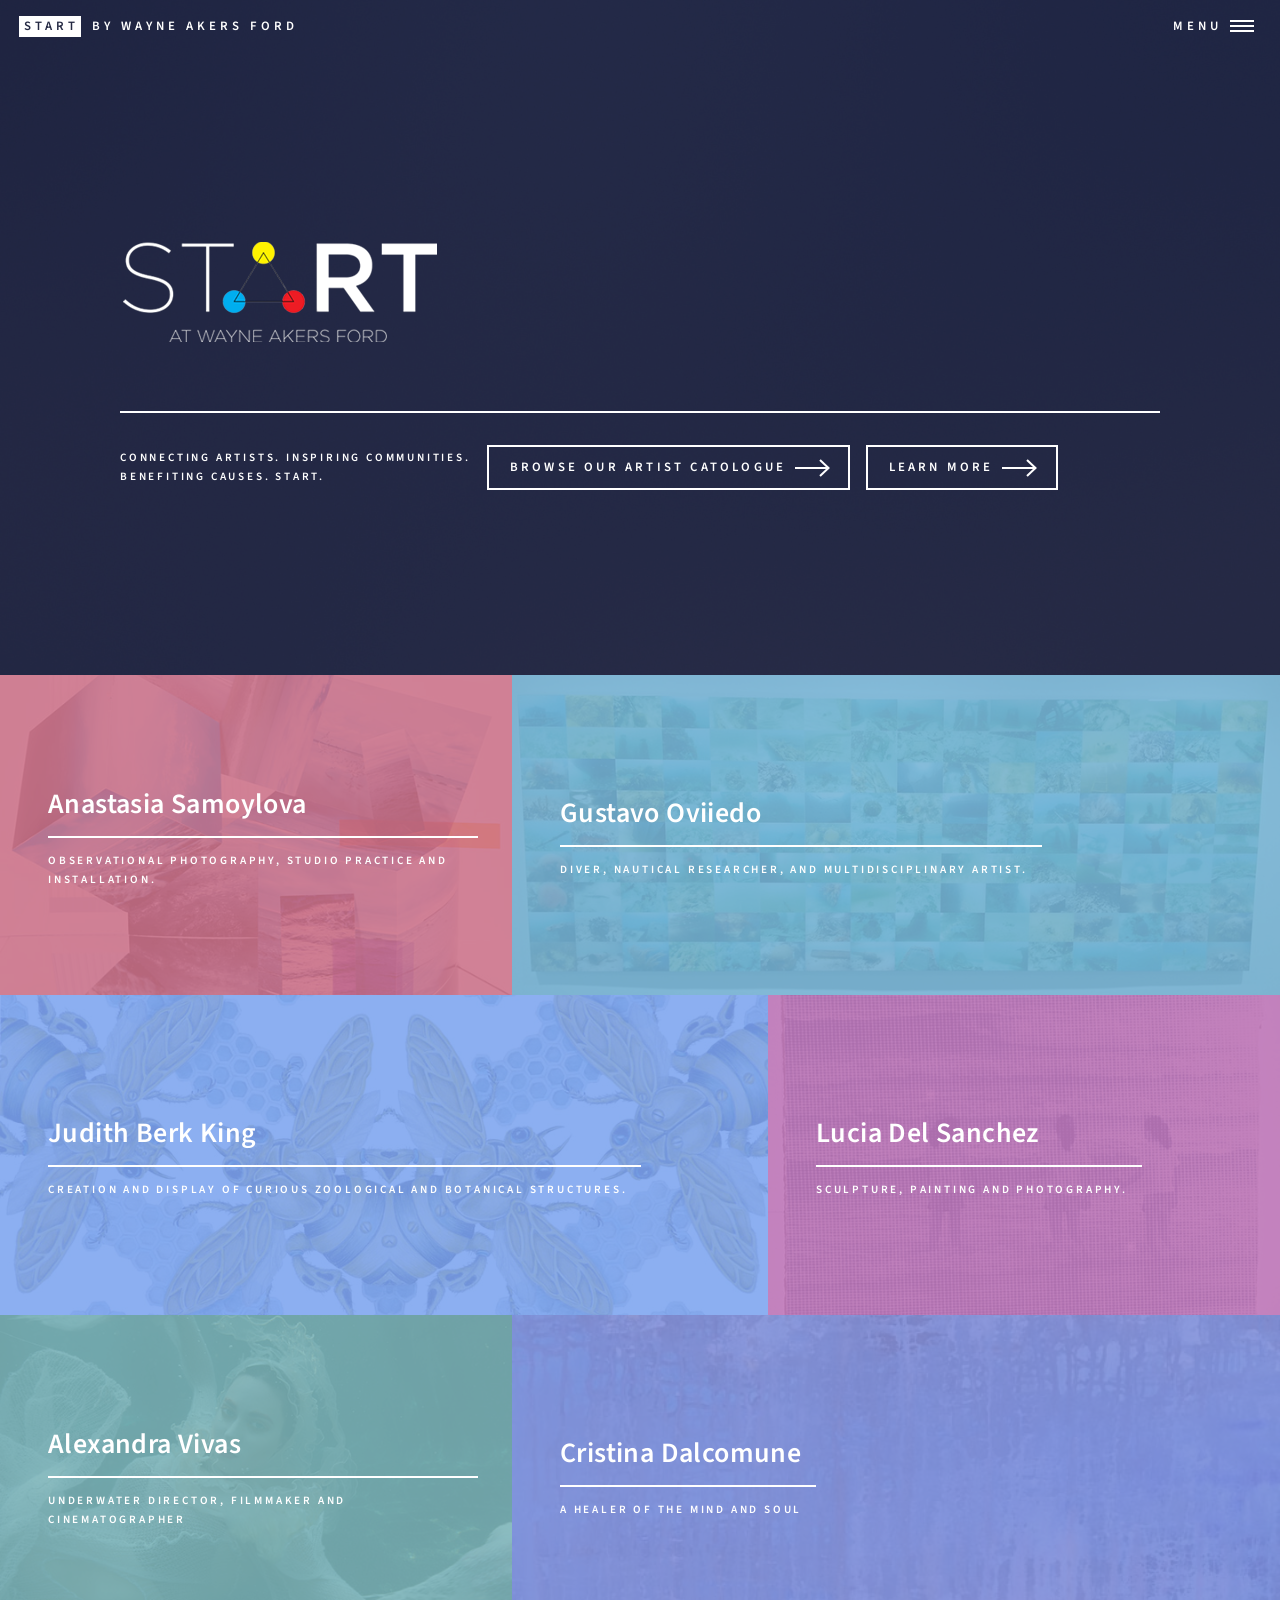
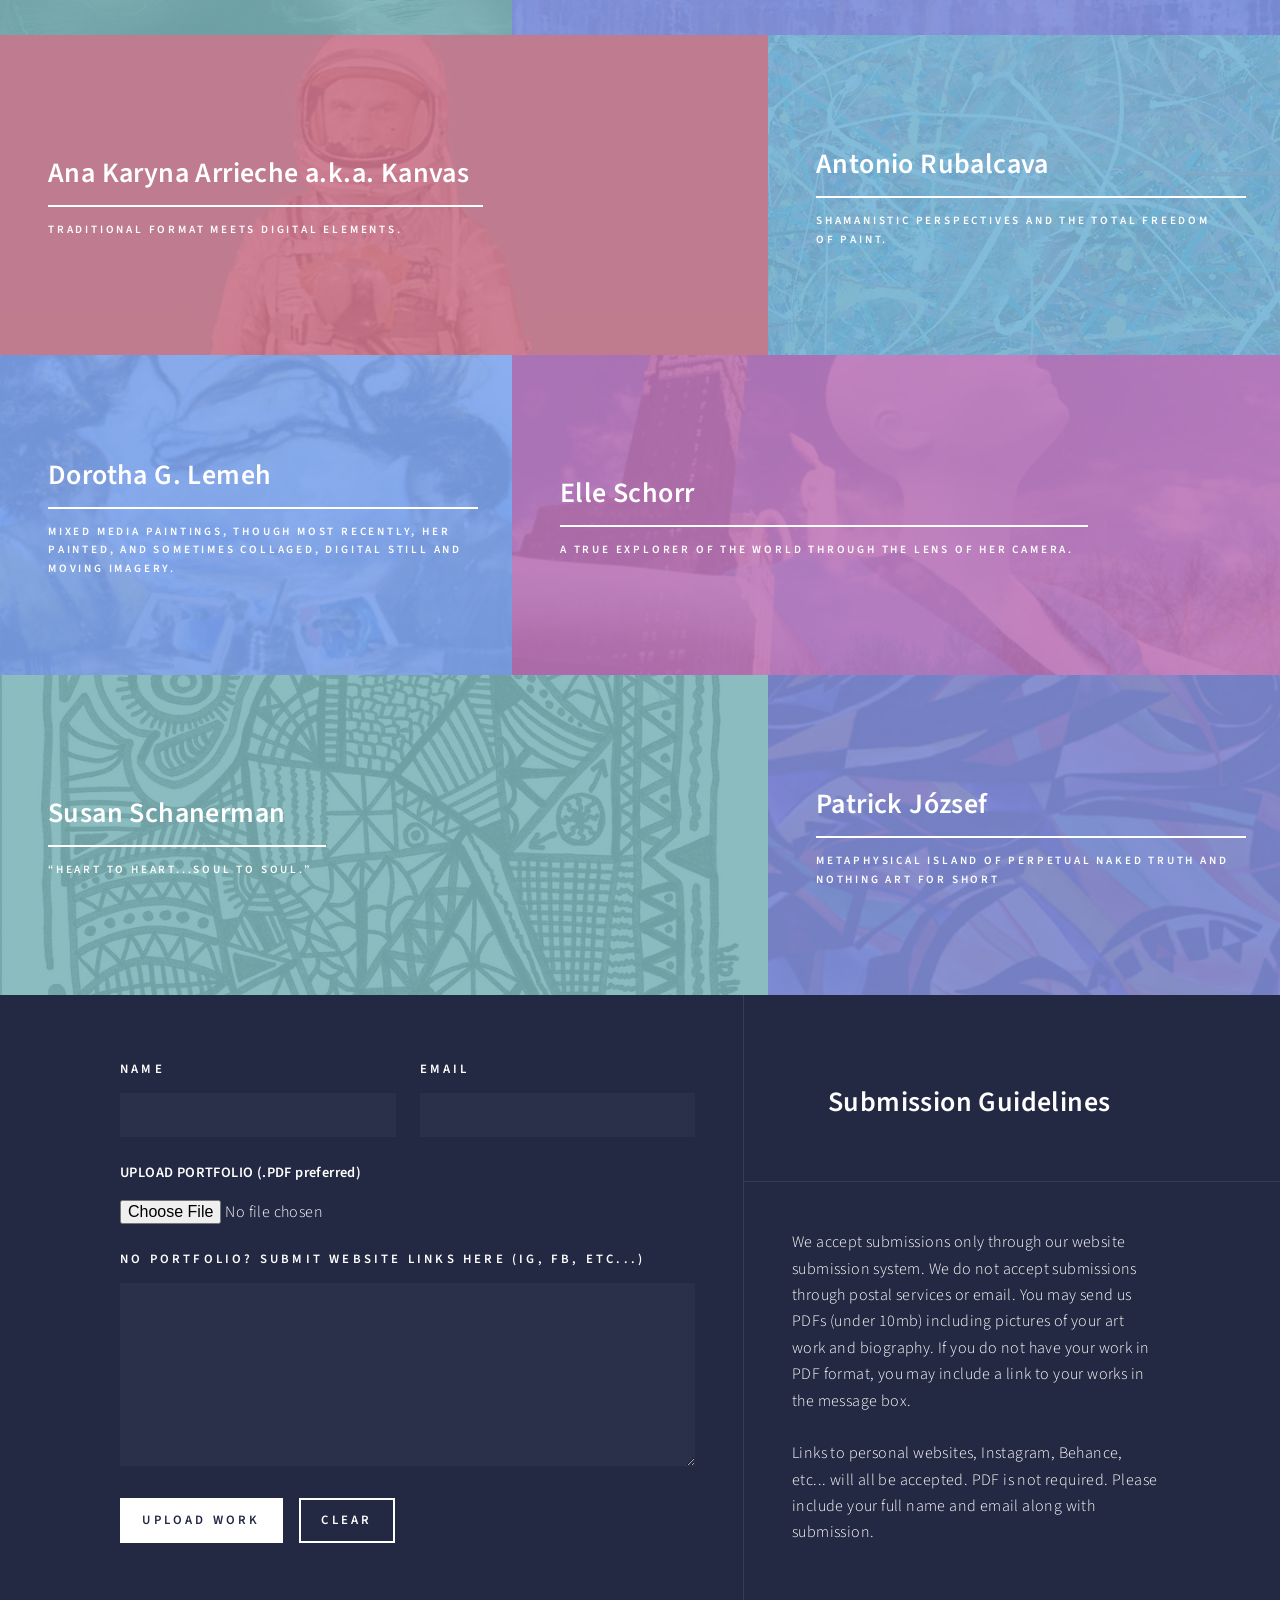
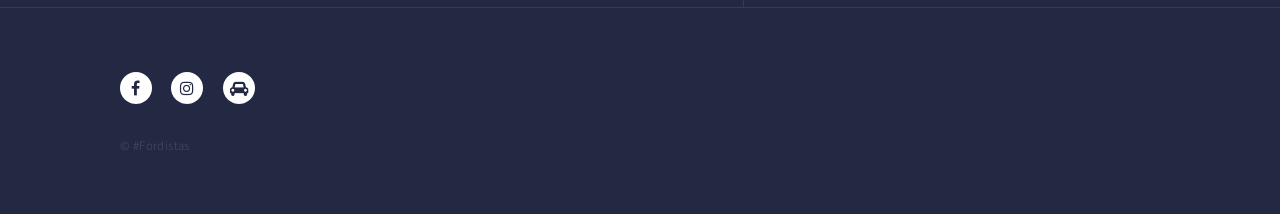
==== index.html @ ea4e9f10 "added submission guidelines text" ====
<!DOCTYPE HTML>
<!--
	Forty by Pixelarity
	pixelarity.com | hello@pixelarity.com
	License: pixelarity.com/license
-->
<html>
	<head>
		<title>StArt</title>
		<meta charset="utf-8" />
		<meta name="viewport" content="width=device-width, initial-scale=1, user-scalable=no" />
		<link rel="stylesheet" href="assets/css/main.css" />
		<noscript><link rel="stylesheet" href="assets/css/noscript.css" /></noscript>
	</head>
	<body class="is-preload">

		<!-- Wrapper -->
			<div id="wrapper">

				<!-- Header -->
					<header id="header" class="alt">
						<a href="index.html" class="logo"><strong>START</strong> <span>by Wayne Akers Ford</span></a>
						<nav>
							<a href="#menu">Menu</a>
						</nav>
					</header>

				<!-- Menu -->
					<nav id="menu">
						<ul class="links">
							<li><a href="index.html">Home</a></li>
							<li><a href="#footer" class="scrolly">Submit Your Work</a></li>
							<li><a href="#two" class="scrolly">#Fordistas Gallery</a></li>
<!-- 							<li><a href="elements.html">Elements</a></li>
						</ul>
						<ul class="actions stacked">
							<li><a href="#" class="button primary fit">Browse Catologue</a></li>
							<li><a href="#" class="button fit">Log In</a></li>
						</ul> -->
					</nav>

				<!-- Banner -->
					<section id="banner" class="major">
						<div class="inner">
							<header class="major">
								<h1><img id="headerimage" src="images/logo.png"></h1>
							</header>
							<div class="content">
								<p>CONNECTING ARTISTS. INSPIRING COMMUNITIES.<br />
								BENEFITING CAUSES. START.</p>
								<ul class="actions">
									<li><a href="#one" class="button next scrolly">Browse Our Artist Catologue</a></li>
									<li><a href="https://youtu.be/IEASacYDq0o" target="_blank" class="button next scrolly">Learn More</a></li>
								</ul>
							</div>
						</div>
					</section>

				<!-- Main -->
					<div id="main" class="image-container" >



						<!-- One -->
							<section id="one" class="tiles">


							<!-- NEW START ARTISTS SECTION -->
								<article>
									<span class="image">
										<img src="images/pic01_nov.jpg" alt="" />
									</span>
									<header class="major">
										<h3><a href="pages/AnastasiaSamoylova.html" class="link">Anastasia Samoylova</a></h3>
										<p>Observational photography, studio practice and installation.</p>
									</header>
								</article>
								<article>
									<span class="image">
										<img src="images/pic02_nov.jpg" alt="" />
									</span>
									<header class="major">
										<h3><a href="pages/GustavoOviiedo.html" class="link">Gustavo Oviiedo</a></h3>
										<p>Diver, nautical researcher, and multidisciplinary artist.</p>
									</header>
								</article>
								<article>
									<span class="image">
										<img src="images/pic03_nov.jpg" alt="" />
									</span>
									<header class="major">
										<h3><a href="pages/JudithBerkKing.html" class="link">Judith Berk King</a></h3>
										<p>Creation and display of curious zoological and botanical structures.</p>
									</header>
								</article>
								<article>
									<span class="image">
										<img src="images/pic04_nov.jpg" alt="" />
									</span>
									<header class="major">
										<h3><a href="pages/LuciaDelSanchez.html" class="link">Lucia Del Sanchez</a></h3>
										<p>Sculpture, painting and photography.</p>
									</header>
								</article>
								<article>
									<span class="image">
										<img src="images/pic05_nov.jpg" alt="" />
									</span>
									<header class="major">
										<h3><a href="pages/AlexandraVivas.html" class="link">Alexandra Vivas</a></h3>
										<p>Underwater Director, filmmaker and cinematographer</p>
									</header>
								</article>								


							<!-- OLDER START ARTISTS SECTION -->
								<article>
									<span class="image">
										<img src="images/pic01.jpg" alt="" />
									</span>
									<header class="major">
										<h3><a href="pages/CristinaDalcomune.html" class="link">Cristina Dalcomune</a></h3>
										<p>A healer of the mind and soul</p>
									</header>
								</article>
								<article>
									<span class="image">
										<img src="images/pic02.jpg" alt="" />
									</span>
									<header class="major">
										<h3><a href="pages/bykanvas.html" class="link">Ana Karyna Arrieche a.k.a. Kanvas</a></h3>
										<p>Traditional format meets digital elements.</p>
									</header>
								</article>
								<article>
									<span class="image">
										<img src="images/pic03.jpg" alt="" />
									</span>
									<header class="major">
										<h3><a href="pages/AntonioRubalcava.html" class="link">Antonio Rubalcava</a></h3>
										<p>Shamanistic perspectives and the total freedom of paint.</p>
									</header>
								</article>
								<article>
									<span class="image">
										<img src="images/pic04.jpg" alt="" />
									</span>
									<header class="major">
										<h3><a href="pages/DorothaLemeh.html" class="link">Dorotha G. Lemeh</a></h3>
										<p>Mixed media paintings, though most recently, her painted, and sometimes collaged, digital still and moving imagery.</p>
									</header>
								</article>
								<article>
									<span class="image">
										<img src="images/pic05.jpg" alt="" />
									</span>
									<header class="major">
										<h3><a href="pages/ElleSchorr.html" class="link">Elle Schorr</a></h3>
										<p>A true explorer of the world through the lens of her camera.</p>
									</header>
								</article>
								<article>
									<span class="image">
										<img src="images/pic06.jpg" alt="" />
									</span>
									<header class="major">
										<h3><a href="pages/SusanSchanerman.html" class="link">Susan Schanerman</a></h3>
										<p>“heart to heart...soul to soul.”</p>
									</header>
								</article>
								<article>
									<span class="image">
										<img src="images/pic_01.jpg" alt="" />
									</span>
									<header class="major">
										<h3><a href="pages/PatrickJozsef.html" class="link">Patrick József</a></h3>
										<p>Metaphysical Island of Perpetual Naked Truth and Nothing Art for short</p>
									</header>
								</article>


						<!-- Two -->
<!-- 							<section id="two">
								<div class="inner">
									<header class="major">
										<h2>Our #Fordistas Gallery in Wynwood</h2>
									</header>
										<p>The Fordistas platform has always sought to include both local and international talent. The Fordistas Residency Program has commissioned over 60+ renowned artists to live, work and be inspired by South Florida’s cultures and communities. At the #Fordistas gallery, located in the Heart of Miami,Fl, showcases, exhibitions and experiments for artists live here. In the spirit of connecting the community and our cultural program, we've connected artist communites all throughout South Florida.</p>
									<ul class="actions">
										<li><a href="#" class="button next">Learn More</a></li>
									</ul>
								</div>
							</section> -->
						
					</div>

				<!-- Contact -->
					<section id="contact">
						<div class="inner">
							<section>
								<form method="post" action="#" netlify>
									<div class="fields">
										<div class="field half">
											<label for="name">Name</label>
											<input type="text" name="name" id="name" />
										</div>
										<div class="field half">
											<label for="email">Email</label>
											<input type="text" name="email" id="email" />
										</div>
										<div class="field half">
											<div class="upload-btn-wrapper" >
												<h5>UPLOAD PORTFOLIO (.PDF preferred)</h5>
												<!-- <button class="btn">Upload Your Work</button> -->
												<input type="file" name="myfile" />
											</div>
										</div>
										<div class="field">
											<label for="message">No portfolio? Submit Website Links here (IG, FB, etc...)</label>
											<textarea name="message" id="message" rows="6"></textarea>
										</div>
									</div>
									<ul class="actions">
										<li><input type="submit" value="Upload Work" class="primary" /></li>
										<li><input type="reset" value="Clear" /></li>
									</ul>
								</form>
							</section>
							<section class="split">
								<h2>Submission Guidelines</h2>
								<p>We accept submissions only through our website submission system. We do not accept submissions through postal services or email. You may send us PDFs (under 10mb) including pictures of your art work and biography. If you do not have your work in PDF format, you may include a link to your works in the message box. </br> </br>Links to personal websites, Instagram, Behance, etc... will all be accepted. PDF is not required. Please include your full name and email along with submission.</p>
							</section>
						</div>
					</section>

				<!-- Footer -->
										<footer id="footer">
						<div class="inner">
							<ul class="icons">
<!-- 								<li><a href="#" class="icon alt fa-twitter"><span class="label">Twitter</span></a></li>
 -->							<li><a href="https://www.facebook.com/wayneakersford/" class="icon alt fa-facebook"><span class="label">Facebook</span></a></li>
								<li><a href="https://www.instagram.com/wayneakersford/" class="icon alt fa-instagram"><span class="label">Instagram</span></a></li>
								<li><a href="http://wayneakersford.com" class="icon alt fa-car"><span class="label">Wayne Akers Ford</span></a></li>
							</ul>
							<ul class="copyright">
								<li>&copy; #Fordistas</li>
							</ul>
						</div>
					</footer>

			</div>

		<!-- Scripts -->
			<script src="assets/js/jquery.min.js"></script>
			<script src="assets/js/jquery.scrolly.min.js"></script>
			<script src="assets/js/jquery.scrollex.min.js"></script>
			<script src="assets/js/browser.min.js"></script>
			<script src="assets/js/breakpoints.min.js"></script>
			<script src="assets/js/util.js"></script>
			<script src="assets/js/main.js"></script>

	</body>
</html>
---- assets/css/main.css ----
@import url(font-awesome.min.css);
@import url("https://fonts.googleapis.com/css?family=Source+Sans+Pro:300,300italic,600,600italic");

/*
	Forty by Pixelarity
	pixelarity.com | hello@pixelarity.com
	License: pixelarity.com/license
*/

html, body, div, span, applet, object,
iframe, h1, h2, h3, h4, h5, h6, p, blockquote,
pre, a, abbr, acronym, address, big, cite,
code, del, dfn, em, img, ins, kbd, q, s, samp,
small, strike, strong, sub, sup, tt, var, b,
u, i, center, dl, dt, dd, ol, ul, li, fieldset,
form, label, legend, table, caption, tbody,
tfoot, thead, tr, th, td, article, aside,
canvas, details, embed, figure, figcaption,
footer, header, hgroup, menu, nav, output, ruby,
section, summary, time, mark, audio, video {
	margin: 0;
	padding: 0;
	border: 0;
	font-size: 100%;
	font: inherit;
	vertical-align: baseline;}

article, aside, details, figcaption, figure,
footer, header, hgroup, menu, nav, section {
	display: block;}

body {
	line-height: 1;
}

ol, ul {
	list-style: none;
}

blockquote, q {
	quotes: none;
}

	blockquote:before, blockquote:after, q:before, q:after {
		content: '';
		content: none;
	}

table {
	border-collapse: collapse;
	border-spacing: 0;
}

body {
	-webkit-text-size-adjust: none;
}

mark {
	background-color: transparent;
	color: inherit;
}

input::-moz-focus-inner {
	border: 0;
	padding: 0;
}

input, select, textarea {
	-moz-appearance: none;
	-webkit-appearance: none;
	-ms-appearance: none;
	appearance: none;
}

/* Basic */

	@-ms-viewport {
		width: device-width;
	}

	body {
		-ms-overflow-style: scrollbar;
	}

	@media screen and (max-width: 480px) {

		html, body {
			min-width: 320px;
		}

	}

	html {
		box-sizing: border-box;
	}

	*, *:before, *:after {
		box-sizing: inherit;
	}

	body {
		background: #242943;
	}

		body.is-preload *, body.is-preload *:before, body.is-preload *:after {
			-moz-animation: none !important;
			-webkit-animation: none !important;
			-ms-animation: none !important;
			animation: none !important;
			-moz-transition: none !important;
			-webkit-transition: none !important;
			-ms-transition: none !important;
			transition: none !important;
		}

/* Type */

	body, input, select, textarea {
		color: #ffffff;
		font-family: "Source Sans Pro", Helvetica, sans-serif;
		font-size: 17pt;
		font-weight: 300;
		letter-spacing: 0.025em;
		line-height: 1.65;
	}

		@media screen and (max-width: 1680px) {

			body, input, select, textarea {
				font-size: 14pt;
			}

		}

		@media screen and (max-width: 1280px) {

			body, input, select, textarea {
				font-size: 12pt;
			}

		}

		@media screen and (max-width: 360px) {

			body, input, select, textarea {
				font-size: 11pt;
			}

		}

	a {
		-moz-transition: color 0.2s ease-in-out, border-bottom-color 0.2s ease-in-out;
		-webkit-transition: color 0.2s ease-in-out, border-bottom-color 0.2s ease-in-out;
		-ms-transition: color 0.2s ease-in-out, border-bottom-color 0.2s ease-in-out;
		transition: color 0.2s ease-in-out, border-bottom-color 0.2s ease-in-out;
		border-bottom: dotted 1px;
		color: inherit;
		text-decoration: none;
	}

		a:hover {
			border-bottom-color: transparent;
			color: #f76f91 !important;
		}

		a:active {
			color: #ed2c5c !important;
		}

	strong, b {
		color: #ffffff;
		font-weight: 600;
	}

	em, i {
		font-style: italic;
	}

	p {
		margin: 0 0 2em 0;
	}

	h1, h2, h3, h4, h5, h6 {
		color: #ffffff;
		font-weight: 600;
		line-height: 1.65;
		margin: 0 0 1em 0;
	}

		h1 a, h2 a, h3 a, h4 a, h5 a, h6 a {
			color: inherit;
			border-bottom: 0;
		}

	h1 {
		font-size: 2.5em;
	}

	h2 {
		font-size: 1.75em;
	}

	h3 {
		font-size: 1.35em;
	}

	h4 {
		font-size: 1.1em;
	}

	h5 {
		font-size: 0.9em;
	}

	h6 {
		font-size: 0.7em;
	}

	@media screen and (max-width: 736px) {

		h1 {
			font-size: 2em;
		}

		h2 {
			font-size: 1.5em;
		}

		h3 {
			font-size: 1.25em;
		}

	}

	sub {
		font-size: 0.8em;
		position: relative;
		top: 0.5em;
	}

	sup {
		font-size: 0.8em;
		position: relative;
		top: -0.5em;
	}

	blockquote {
		border-left: solid 4px rgba(212, 212, 255, 0.1);
		font-style: italic;
		margin: 0 0 2em 0;
		padding: 0.5em 0 0.5em 2em;
	}

	code {
		background: rgba(212, 212, 255, 0.035);
		font-family: "Courier New", monospace;
		font-size: 0.9em;
		margin: 0 0.25em;
		padding: 0.25em 0.65em;
	}

	pre {
		-webkit-overflow-scrolling: touch;
		font-family: "Courier New", monospace;
		font-size: 0.9em;
		margin: 0 0 2em 0;
	}

		pre code {
			display: block;
			line-height: 1.75;
			padding: 1em 1.5em;
			overflow-x: auto;
		}

	hr {
		border: 0;
		border-bottom: solid 1px rgba(212, 212, 255, 0.1);
		margin: 2em 0;
	}

		hr.major {
			margin: 3em 0;
		}

	.align-left {
		text-align: left;
	}

	.align-center {
		text-align: center;
	}

	.align-right {
		text-align: right;
	}

/* Row */

	.row {
		display: flex;
		flex-wrap: wrap;
		box-sizing: border-box;
		align-items: stretch;
	}

		.row > * {
			box-sizing: border-box;
		}

		.row.gtr-uniform > * > :last-child {
			margin-bottom: 0;
		}

		.row.aln-left {
			justify-content: flex-start;
		}

		.row.aln-center {
			justify-content: center;
		}

		.row.aln-right {
			justify-content: flex-end;
		}

		.row.aln-top {
			align-items: flex-start;
		}

		.row.aln-middle {
			align-items: center;
		}

		.row.aln-bottom {
			align-items: flex-end;
		}

		.row > .imp {
			order: -1;
		}

		.row > .col-1 {
			width: 8.3333333333%;
		}

		.row > .off-1 {
			margin-left: 8.3333333333%;
		}

		.row > .col-2 {
			width: 16.6666666667%;
		}

		.row > .off-2 {
			margin-left: 16.6666666667%;
		}

		.row > .col-3 {
			width: 25%;
		}

		.row > .off-3 {
			margin-left: 25%;
		}

		.row > .col-4 {
			width: 33.3333333333%;
		}

		.row > .off-4 {
			margin-left: 33.3333333333%;
		}

		.row > .col-5 {
			width: 41.6666666667%;
		}

		.row > .off-5 {
			margin-left: 41.6666666667%;
		}

		.row > .col-6 {
			width: 50%;
		}

		.row > .off-6 {
			margin-left: 50%;
		}

		.row > .col-7 {
			width: 58.3333333333%;
		}

		.row > .off-7 {
			margin-left: 58.3333333333%;
		}

		.row > .col-8 {
			width: 66.6666666667%;
		}

		.row > .off-8 {
			margin-left: 66.6666666667%;
		}

		.row > .col-9 {
			width: 75%;
		}

		.row > .off-9 {
			margin-left: 75%;
		}

		.row > .col-10 {
			width: 83.3333333333%;
		}

		.row > .off-10 {
			margin-left: 83.3333333333%;
		}

		.row > .col-11 {
			width: 91.6666666667%;
		}

		.row > .off-11 {
			margin-left: 91.6666666667%;
		}

		.row > .col-12 {
			width: 100%;
		}

		.row > .off-12 {
			margin-left: 100%;
		}

		.row.gtr-0 {
			margin-top: 0;
			margin-left: 0em;
		}

			.row.gtr-0 > * {
				padding: 0 0 0 0em;
			}

			.row.gtr-0.gtr-uniform {
				margin-top: 0em;
			}

				.row.gtr-0.gtr-uniform > * {
					padding-top: 0em;
				}

		.row.gtr-25 {
			margin-top: 0;
			margin-left: -0.5em;
		}

			.row.gtr-25 > * {
				padding: 0 0 0 0.5em;
			}

			.row.gtr-25.gtr-uniform {
				margin-top: -0.5em;
			}

				.row.gtr-25.gtr-uniform > * {
					padding-top: 0.5em;
				}

		.row.gtr-50 {
			margin-top: 0;
			margin-left: -1em;
		}

			.row.gtr-50 > * {
				padding: 0 0 0 1em;
			}

			.row.gtr-50.gtr-uniform {
				margin-top: -1em;
			}

				.row.gtr-50.gtr-uniform > * {
					padding-top: 1em;
				}

		.row {
			margin-top: 0;
			margin-left: -2em;
		}

			.row > * {
				padding: 0 0 0 2em;
			}

			.row.gtr-uniform {
				margin-top: -2em;
			}

				.row.gtr-uniform > * {
					padding-top: 2em;
				}

		.row.gtr-150 {
			margin-top: 0;
			margin-left: -3em;
		}

			.row.gtr-150 > * {
				padding: 0 0 0 3em;
			}

			.row.gtr-150.gtr-uniform {
				margin-top: -3em;
			}

				.row.gtr-150.gtr-uniform > * {
					padding-top: 3em;
				}

		.row.gtr-200 {
			margin-top: 0;
			margin-left: -4em;
		}

			.row.gtr-200 > * {
				padding: 0 0 0 4em;
			}

			.row.gtr-200.gtr-uniform {
				margin-top: -4em;
			}

				.row.gtr-200.gtr-uniform > * {
					padding-top: 4em;
				}

		@media screen and (max-width: 1680px) {

			.row {
				display: flex;
				flex-wrap: wrap;
				box-sizing: border-box;
				align-items: stretch;
			}

				.row > * {
					box-sizing: border-box;
				}

				.row.gtr-uniform > * > :last-child {
					margin-bottom: 0;
				}

				.row.aln-left {
					justify-content: flex-start;
				}

				.row.aln-center {
					justify-content: center;
				}

				.row.aln-right {
					justify-content: flex-end;
				}

				.row.aln-top {
					align-items: flex-start;
				}

				.row.aln-middle {
					align-items: center;
				}

				.row.aln-bottom {
					align-items: flex-end;
				}

				.row > .imp-xlarge {
					order: -1;
				}

				.row > .col-1-xlarge {
					width: 8.3333333333%;
				}

				.row > .off-1-xlarge {
					margin-left: 8.3333333333%;
				}

				.row > .col-2-xlarge {
					width: 16.6666666667%;
				}

				.row > .off-2-xlarge {
					margin-left: 16.6666666667%;
				}

				.row > .col-3-xlarge {
					width: 25%;
				}

				.row > .off-3-xlarge {
					margin-left: 25%;
				}

				.row > .col-4-xlarge {
					width: 33.3333333333%;
				}

				.row > .off-4-xlarge {
					margin-left: 33.3333333333%;
				}

				.row > .col-5-xlarge {
					width: 41.6666666667%;
				}

				.row > .off-5-xlarge {
					margin-left: 41.6666666667%;
				}

				.row > .col-6-xlarge {
					width: 50%;
				}

				.row > .off-6-xlarge {
					margin-left: 50%;
				}

				.row > .col-7-xlarge {
					width: 58.3333333333%;
				}

				.row > .off-7-xlarge {
					margin-left: 58.3333333333%;
				}

				.row > .col-8-xlarge {
					width: 66.6666666667%;
				}

				.row > .off-8-xlarge {
					margin-left: 66.6666666667%;
				}

				.row > .col-9-xlarge {
					width: 75%;
				}

				.row > .off-9-xlarge {
					margin-left: 75%;
				}

				.row > .col-10-xlarge {
					width: 83.3333333333%;
				}

				.row > .off-10-xlarge {
					margin-left: 83.3333333333%;
				}

				.row > .col-11-xlarge {
					width: 91.6666666667%;
				}

				.row > .off-11-xlarge {
					margin-left: 91.6666666667%;
				}

				.row > .col-12-xlarge {
					width: 100%;
				}

				.row > .off-12-xlarge {
					margin-left: 100%;
				}

				.row.gtr-0 {
					margin-top: 0;
					margin-left: 0em;
				}

					.row.gtr-0 > * {
						padding: 0 0 0 0em;
					}

					.row.gtr-0.gtr-uniform {
						margin-top: 0em;
					}

						.row.gtr-0.gtr-uniform > * {
							padding-top: 0em;
						}

				.row.gtr-25 {
					margin-top: 0;
					margin-left: -0.5em;
				}

					.row.gtr-25 > * {
						padding: 0 0 0 0.5em;
					}

					.row.gtr-25.gtr-uniform {
						margin-top: -0.5em;
					}

						.row.gtr-25.gtr-uniform > * {
							padding-top: 0.5em;
						}

				.row.gtr-50 {
					margin-top: 0;
					margin-left: -1em;
				}

					.row.gtr-50 > * {
						padding: 0 0 0 1em;
					}

					.row.gtr-50.gtr-uniform {
						margin-top: -1em;
					}

						.row.gtr-50.gtr-uniform > * {
							padding-top: 1em;
						}

				.row {
					margin-top: 0;
					margin-left: -2em;
				}

					.row > * {
						padding: 0 0 0 2em;
					}

					.row.gtr-uniform {
						margin-top: -2em;
					}

						.row.gtr-uniform > * {
							padding-top: 2em;
						}

				.row.gtr-150 {
					margin-top: 0;
					margin-left: -3em;
				}

					.row.gtr-150 > * {
						padding: 0 0 0 3em;
					}

					.row.gtr-150.gtr-uniform {
						margin-top: -3em;
					}

						.row.gtr-150.gtr-uniform > * {
							padding-top: 3em;
						}

				.row.gtr-200 {
					margin-top: 0;
					margin-left: -4em;
				}

					.row.gtr-200 > * {
						padding: 0 0 0 4em;
					}

					.row.gtr-200.gtr-uniform {
						margin-top: -4em;
					}

						.row.gtr-200.gtr-uniform > * {
							padding-top: 4em;
						}

		}

		@media screen and (max-width: 1280px) {

			.row {
				display: flex;
				flex-wrap: wrap;
				box-sizing: border-box;
				align-items: stretch;
			}

				.row > * {
					box-sizing: border-box;
				}

				.row.gtr-uniform > * > :last-child {
					margin-bottom: 0;
				}

				.row.aln-left {
					justify-content: flex-start;
				}

				.row.aln-center {
					justify-content: center;
				}

				.row.aln-right {
					justify-content: flex-end;
				}

				.row.aln-top {
					align-items: flex-start;
				}

				.row.aln-middle {
					align-items: center;
				}

				.row.aln-bottom {
					align-items: flex-end;
				}

				.row > .imp-large {
					order: -1;
				}

				.row > .col-1-large {
					width: 8.3333333333%;
				}

				.row > .off-1-large {
					margin-left: 8.3333333333%;
				}

				.row > .col-2-large {
					width: 16.6666666667%;
				}

				.row > .off-2-large {
					margin-left: 16.6666666667%;
				}

				.row > .col-3-large {
					width: 25%;
				}

				.row > .off-3-large {
					margin-left: 25%;
				}

				.row > .col-4-large {
					width: 33.3333333333%;
				}

				.row > .off-4-large {
					margin-left: 33.3333333333%;
				}

				.row > .col-5-large {
					width: 41.6666666667%;
				}

				.row > .off-5-large {
					margin-left: 41.6666666667%;
				}

				.row > .col-6-large {
					width: 50%;
				}

				.row > .off-6-large {
					margin-left: 50%;
				}

				.row > .col-7-large {
					width: 58.3333333333%;
				}

				.row > .off-7-large {
					margin-left: 58.3333333333%;
				}

				.row > .col-8-large {
					width: 66.6666666667%;
				}

				.row > .off-8-large {
					margin-left: 66.6666666667%;
				}

				.row > .col-9-large {
					width: 75%;
				}

				.row > .off-9-large {
					margin-left: 75%;
				}

				.row > .col-10-large {
					width: 83.3333333333%;
				}

				.row > .off-10-large {
					margin-left: 83.3333333333%;
				}

				.row > .col-11-large {
					width: 91.6666666667%;
				}

				.row > .off-11-large {
					margin-left: 91.6666666667%;
				}

				.row > .col-12-large {
					width: 100%;
				}

				.row > .off-12-large {
					margin-left: 100%;
				}

				.row.gtr-0 {
					margin-top: 0;
					margin-left: 0em;
				}

					.row.gtr-0 > * {
						padding: 0 0 0 0em;
					}

					.row.gtr-0.gtr-uniform {
						margin-top: 0em;
					}

						.row.gtr-0.gtr-uniform > * {
							padding-top: 0em;
						}

				.row.gtr-25 {
					margin-top: 0;
					margin-left: -0.375em;
				}

					.row.gtr-25 > * {
						padding: 0 0 0 0.375em;
					}

					.row.gtr-25.gtr-uniform {
						margin-top: -0.375em;
					}

						.row.gtr-25.gtr-uniform > * {
							padding-top: 0.375em;
						}

				.row.gtr-50 {
					margin-top: 0;
					margin-left: -0.75em;
				}

					.row.gtr-50 > * {
						padding: 0 0 0 0.75em;
					}

					.row.gtr-50.gtr-uniform {
						margin-top: -0.75em;
					}

						.row.gtr-50.gtr-uniform > * {
							padding-top: 0.75em;
						}

				.row {
					margin-top: 0;
					margin-left: -1.5em;
				}

					.row > * {
						padding: 0 0 0 1.5em;
					}

					.row.gtr-uniform {
						margin-top: -1.5em;
					}

						.row.gtr-uniform > * {
							padding-top: 1.5em;
						}

				.row.gtr-150 {
					margin-top: 0;
					margin-left: -2.25em;
				}

					.row.gtr-150 > * {
						padding: 0 0 0 2.25em;
					}

					.row.gtr-150.gtr-uniform {
						margin-top: -2.25em;
					}

						.row.gtr-150.gtr-uniform > * {
							padding-top: 2.25em;
						}

				.row.gtr-200 {
					margin-top: 0;
					margin-left: -3em;
				}

					.row.gtr-200 > * {
						padding: 0 0 0 3em;
					}

					.row.gtr-200.gtr-uniform {
						margin-top: -3em;
					}

						.row.gtr-200.gtr-uniform > * {
							padding-top: 3em;
						}

		}

		@media screen and (max-width: 980px) {

			.row {
				display: flex;
				flex-wrap: wrap;
				box-sizing: border-box;
				align-items: stretch;
			}

				.row > * {
					box-sizing: border-box;
				}

				.row.gtr-uniform > * > :last-child {
					margin-bottom: 0;
				}

				.row.aln-left {
					justify-content: flex-start;
				}

				.row.aln-center {
					justify-content: center;
				}

				.row.aln-right {
					justify-content: flex-end;
				}

				.row.aln-top {
					align-items: flex-start;
				}

				.row.aln-middle {
					align-items: center;
				}

				.row.aln-bottom {
					align-items: flex-end;
				}

				.row > .imp-medium {
					order: -1;
				}

				.row > .col-1-medium {
					width: 8.3333333333%;
				}

				.row > .off-1-medium {
					margin-left: 8.3333333333%;
				}

				.row > .col-2-medium {
					width: 16.6666666667%;
				}

				.row > .off-2-medium {
					margin-left: 16.6666666667%;
				}

				.row > .col-3-medium {
					width: 25%;
				}

				.row > .off-3-medium {
					margin-left: 25%;
				}

				.row > .col-4-medium {
					width: 33.3333333333%;
				}

				.row > .off-4-medium {
					margin-left: 33.3333333333%;
				}

				.row > .col-5-medium {
					width: 41.6666666667%;
				}

				.row > .off-5-medium {
					margin-left: 41.6666666667%;
				}

				.row > .col-6-medium {
					width: 50%;
				}

				.row > .off-6-medium {
					margin-left: 50%;
				}

				.row > .col-7-medium {
					width: 58.3333333333%;
				}

				.row > .off-7-medium {
					margin-left: 58.3333333333%;
				}

				.row > .col-8-medium {
					width: 66.6666666667%;
				}

				.row > .off-8-medium {
					margin-left: 66.6666666667%;
				}

				.row > .col-9-medium {
					width: 75%;
				}

				.row > .off-9-medium {
					margin-left: 75%;
				}

				.row > .col-10-medium {
					width: 83.3333333333%;
				}

				.row > .off-10-medium {
					margin-left: 83.3333333333%;
				}

				.row > .col-11-medium {
					width: 91.6666666667%;
				}

				.row > .off-11-medium {
					margin-left: 91.6666666667%;
				}

				.row > .col-12-medium {
					width: 100%;
				}

				.row > .off-12-medium {
					margin-left: 100%;
				}

				.row.gtr-0 {
					margin-top: 0;
					margin-left: 0em;
				}

					.row.gtr-0 > * {
						padding: 0 0 0 0em;
					}

					.row.gtr-0.gtr-uniform {
						margin-top: 0em;
					}

						.row.gtr-0.gtr-uniform > * {
							padding-top: 0em;
						}

				.row.gtr-25 {
					margin-top: 0;
					margin-left: -0.375em;
				}

					.row.gtr-25 > * {
						padding: 0 0 0 0.375em;
					}

					.row.gtr-25.gtr-uniform {
						margin-top: -0.375em;
					}

						.row.gtr-25.gtr-uniform > * {
							padding-top: 0.375em;
						}

				.row.gtr-50 {
					margin-top: 0;
					margin-left: -0.75em;
				}

					.row.gtr-50 > * {
						padding: 0 0 0 0.75em;
					}

					.row.gtr-50.gtr-uniform {
						margin-top: -0.75em;
					}

						.row.gtr-50.gtr-uniform > * {
							padding-top: 0.75em;
						}

				.row {
					margin-top: 0;
					margin-left: -1.5em;
				}

					.row > * {
						padding: 0 0 0 1.5em;
					}

					.row.gtr-uniform {
						margin-top: -1.5em;
					}

						.row.gtr-uniform > * {
							padding-top: 1.5em;
						}

				.row.gtr-150 {
					margin-top: 0;
					margin-left: -2.25em;
				}

					.row.gtr-150 > * {
						padding: 0 0 0 2.25em;
					}

					.row.gtr-150.gtr-uniform {
						margin-top: -2.25em;
					}

						.row.gtr-150.gtr-uniform > * {
							padding-top: 2.25em;
						}

				.row.gtr-200 {
					margin-top: 0;
					margin-left: -3em;
				}

					.row.gtr-200 > * {
						padding: 0 0 0 3em;
					}

					.row.gtr-200.gtr-uniform {
						margin-top: -3em;
					}

						.row.gtr-200.gtr-uniform > * {
							padding-top: 3em;
						}

		}

		@media screen and (max-width: 736px) {

			.row {
				display: flex;
				flex-wrap: wrap;
				box-sizing: border-box;
				align-items: stretch;
			}

				.row > * {
					box-sizing: border-box;
				}

				.row.gtr-uniform > * > :last-child {
					margin-bottom: 0;
				}

				.row.aln-left {
					justify-content: flex-start;
				}

				.row.aln-center {
					justify-content: center;
				}

				.row.aln-right {
					justify-content: flex-end;
				}

				.row.aln-top {
					align-items: flex-start;
				}

				.row.aln-middle {
					align-items: center;
				}

				.row.aln-bottom {
					align-items: flex-end;
				}

				.row > .imp-small {
					order: -1;
				}

				.row > .col-1-small {
					width: 8.3333333333%;
				}

				.row > .off-1-small {
					margin-left: 8.3333333333%;
				}

				.row > .col-2-small {
					width: 16.6666666667%;
				}

				.row > .off-2-small {
					margin-left: 16.6666666667%;
				}

				.row > .col-3-small {
					width: 25%;
				}

				.row > .off-3-small {
					margin-left: 25%;
				}

				.row > .col-4-small {
					width: 33.3333333333%;
				}

				.row > .off-4-small {
					margin-left: 33.3333333333%;
				}

				.row > .col-5-small {
					width: 41.6666666667%;
				}

				.row > .off-5-small {
					margin-left: 41.6666666667%;
				}

				.row > .col-6-small {
					width: 50%;
				}

				.row > .off-6-small {
					margin-left: 50%;
				}

				.row > .col-7-small {
					width: 58.3333333333%;
				}

				.row > .off-7-small {
					margin-left: 58.3333333333%;
				}

				.row > .col-8-small {
					width: 66.6666666667%;
				}

				.row > .off-8-small {
					margin-left: 66.6666666667%;
				}

				.row > .col-9-small {
					width: 75%;
				}

				.row > .off-9-small {
					margin-left: 75%;
				}

				.row > .col-10-small {
					width: 83.3333333333%;
				}

				.row > .off-10-small {
					margin-left: 83.3333333333%;
				}

				.row > .col-11-small {
					width: 91.6666666667%;
				}

				.row > .off-11-small {
					margin-left: 91.6666666667%;
				}

				.row > .col-12-small {
					width: 100%;
				}

				.row > .off-12-small {
					margin-left: 100%;
				}

				.row.gtr-0 {
					margin-top: 0;
					margin-left: 0em;
				}

					.row.gtr-0 > * {
						padding: 0 0 0 0em;
					}

					.row.gtr-0.gtr-uniform {
						margin-top: 0em;
					}

						.row.gtr-0.gtr-uniform > * {
							padding-top: 0em;
						}

				.row.gtr-25 {
					margin-top: 0;
					margin-left: -0.3125em;
				}

					.row.gtr-25 > * {
						padding: 0 0 0 0.3125em;
					}

					.row.gtr-25.gtr-uniform {
						margin-top: -0.3125em;
					}

						.row.gtr-25.gtr-uniform > * {
							padding-top: 0.3125em;
						}

				.row.gtr-50 {
					margin-top: 0;
					margin-left: -0.625em;
				}

					.row.gtr-50 > * {
						padding: 0 0 0 0.625em;
					}

					.row.gtr-50.gtr-uniform {
						margin-top: -0.625em;
					}

						.row.gtr-50.gtr-uniform > * {
							padding-top: 0.625em;
						}

				.row {
					margin-top: 0;
					margin-left: -1.25em;
				}

					.row > * {
						padding: 0 0 0 1.25em;
					}

					.row.gtr-uniform {
						margin-top: -1.25em;
					}

						.row.gtr-uniform > * {
							padding-top: 1.25em;
						}

				.row.gtr-150 {
					margin-top: 0;
					margin-left: -1.875em;
				}

					.row.gtr-150 > * {
						padding: 0 0 0 1.875em;
					}

					.row.gtr-150.gtr-uniform {
						margin-top: -1.875em;
					}

						.row.gtr-150.gtr-uniform > * {
							padding-top: 1.875em;
						}

				.row.gtr-200 {
					margin-top: 0;
					margin-left: -2.5em;
				}

					.row.gtr-200 > * {
						padding: 0 0 0 2.5em;
					}

					.row.gtr-200.gtr-uniform {
						margin-top: -2.5em;
					}

						.row.gtr-200.gtr-uniform > * {
							padding-top: 2.5em;
						}

		}

		@media screen and (max-width: 480px) {

			.row {
				display: flex;
				flex-wrap: wrap;
				box-sizing: border-box;
				align-items: stretch;
			}

				.row > * {
					box-sizing: border-box;
				}

				.row.gtr-uniform > * > :last-child {
					margin-bottom: 0;
				}

				.row.aln-left {
					justify-content: flex-start;
				}

				.row.aln-center {
					justify-content: center;
				}

				.row.aln-right {
					justify-content: flex-end;
				}

				.row.aln-top {
					align-items: flex-start;
				}

				.row.aln-middle {
					align-items: center;
				}

				.row.aln-bottom {
					align-items: flex-end;
				}

				.row > .imp-xsmall {
					order: -1;
				}

				.row > .col-1-xsmall {
					width: 8.3333333333%;
				}

				.row > .off-1-xsmall {
					margin-left: 8.3333333333%;
				}

				.row > .col-2-xsmall {
					width: 16.6666666667%;
				}

				.row > .off-2-xsmall {
					margin-left: 16.6666666667%;
				}

				.row > .col-3-xsmall {
					width: 25%;
				}

				.row > .off-3-xsmall {
					margin-left: 25%;
				}

				.row > .col-4-xsmall {
					width: 33.3333333333%;
				}

				.row > .off-4-xsmall {
					margin-left: 33.3333333333%;
				}

				.row > .col-5-xsmall {
					width: 41.6666666667%;
				}

				.row > .off-5-xsmall {
					margin-left: 41.6666666667%;
				}

				.row > .col-6-xsmall {
					width: 50%;
				}

				.row > .off-6-xsmall {
					margin-left: 50%;
				}

				.row > .col-7-xsmall {
					width: 58.3333333333%;
				}

				.row > .off-7-xsmall {
					margin-left: 58.3333333333%;
				}

				.row > .col-8-xsmall {
					width: 66.6666666667%;
				}

				.row > .off-8-xsmall {
					margin-left: 66.6666666667%;
				}

				.row > .col-9-xsmall {
					width: 75%;
				}

				.row > .off-9-xsmall {
					margin-left: 75%;
				}

				.row > .col-10-xsmall {
					width: 83.3333333333%;
				}

				.row > .off-10-xsmall {
					margin-left: 83.3333333333%;
				}

				.row > .col-11-xsmall {
					width: 91.6666666667%;
				}

				.row > .off-11-xsmall {
					margin-left: 91.6666666667%;
				}

				.row > .col-12-xsmall {
					width: 100%;
				}

				.row > .off-12-xsmall {
					margin-left: 100%;
				}

				.row.gtr-0 {
					margin-top: 0;
					margin-left: 0em;
				}

					.row.gtr-0 > * {
						padding: 0 0 0 0em;
					}

					.row.gtr-0.gtr-uniform {
						margin-top: 0em;
					}

						.row.gtr-0.gtr-uniform > * {
							padding-top: 0em;
						}

				.row.gtr-25 {
					margin-top: 0;
					margin-left: -0.3125em;
				}

					.row.gtr-25 > * {
						padding: 0 0 0 0.3125em;
					}

					.row.gtr-25.gtr-uniform {
						margin-top: -0.3125em;
					}

						.row.gtr-25.gtr-uniform > * {
							padding-top: 0.3125em;
						}

				.row.gtr-50 {
					margin-top: 0;
					margin-left: -0.625em;
				}

					.row.gtr-50 > * {
						padding: 0 0 0 0.625em;
					}

					.row.gtr-50.gtr-uniform {
						margin-top: -0.625em;
					}

						.row.gtr-50.gtr-uniform > * {
							padding-top: 0.625em;
						}

				.row {
					margin-top: 0;
					margin-left: -1.25em;
				}

					.row > * {
						padding: 0 0 0 1.25em;
					}

					.row.gtr-uniform {
						margin-top: -1.25em;
					}

						.row.gtr-uniform > * {
							padding-top: 1.25em;
						}

				.row.gtr-150 {
					margin-top: 0;
					margin-left: -1.875em;
				}

					.row.gtr-150 > * {
						padding: 0 0 0 1.875em;
					}

					.row.gtr-150.gtr-uniform {
						margin-top: -1.875em;
					}

						.row.gtr-150.gtr-uniform > * {
							padding-top: 1.875em;
						}

				.row.gtr-200 {
					margin-top: 0;
					margin-left: -2.5em;
				}

					.row.gtr-200 > * {
						padding: 0 0 0 2.5em;
					}

					.row.gtr-200.gtr-uniform {
						margin-top: -2.5em;
					}

						.row.gtr-200.gtr-uniform > * {
							padding-top: 2.5em;
						}

		}

/* Section/Article */

	section.special, article.special {
		text-align: center;
	}

	header.major {
		width: -moz-max-content;
		width: -webkit-max-content;
		width: -ms-max-content;
		width: max-content;
		margin-bottom: 2em;
	}

		header.major > :first-child {
			margin-bottom: 0;
			width: calc(100% + 0.5em);
		}

			header.major > :first-child:after {
				content: '';
				background-color: #ffffff;
				display: block;
				height: 2px;
				margin: 0.325em 0 0.5em 0;
				width: 100%;
			}

		header.major > p {
			font-size: 0.7em;
			font-weight: 600;
			letter-spacing: 0.25em;
			margin-bottom: 0;
			text-transform: uppercase;
		}

		body.is-ie header.major > :first-child:after {
			max-width: 9em;
		}

		body.is-ie header.major > h1:after {
			max-width: 100% !important;
		}

	@media screen and (max-width: 736px) {

		header.major > p br {
			display: none;
		}

	}

/* Form */

	form {
		margin: 0 0 2em 0;
	}

		form > :last-child {
			margin-bottom: 0;
		}

		form > .fields {
			display: -moz-flex;
			display: -webkit-flex;
			display: -ms-flex;
			display: flex;
			-moz-flex-wrap: wrap;
			-webkit-flex-wrap: wrap;
			-ms-flex-wrap: wrap;
			flex-wrap: wrap;
			width: calc(100% + 3em);
			margin: -1.5em 0 2em -1.5em;
		}

			form > .fields > .field {
				-moz-flex-grow: 0;
				-webkit-flex-grow: 0;
				-ms-flex-grow: 0;
				flex-grow: 0;
				-moz-flex-shrink: 0;
				-webkit-flex-shrink: 0;
				-ms-flex-shrink: 0;
				flex-shrink: 0;
				padding: 1.5em 0 0 1.5em;
				width: calc(100% - 1.5em);
			}

				form > .fields > .field.half {
					width: calc(50% - 0.75em);
				}

				form > .fields > .field.third {
					width: calc(100%/3 - 0.5em);
				}

				form > .fields > .field.quarter {
					width: calc(25% - 0.375em);
				}

		@media screen and (max-width: 480px) {

			form > .fields {
				width: calc(100% + 3em);
				margin: -1.5em 0 2em -1.5em;
			}

				form > .fields > .field {
					padding: 1.5em 0 0 1.5em;
					width: calc(100% - 1.5em);
				}

					form > .fields > .field.half {
						width: calc(100% - 1.5em);
					}

					form > .fields > .field.third {
						width: calc(100% - 1.5em);
					}

					form > .fields > .field.quarter {
						width: calc(100% - 1.5em);
					}

		}

	label {
		color: #ffffff;
		display: block;
		font-size: 0.8em;
		font-weight: 600;
		letter-spacing: 0.25em;
		margin: 0 0 1em 0;
		text-transform: uppercase;
	}

	input[type="text"],
	input[type="password"],
	input[type="email"],
	input[type="tel"],
	input[type="search"],
	input[type="url"],
	select,
	textarea {
		-moz-appearance: none;
		-webkit-appearance: none;
		-ms-appearance: none;
		appearance: none;
		background: rgba(212, 212, 255, 0.035);
		border: none;
		border-radius: 0;
		color: inherit;
		display: block;
		outline: 0;
		padding: 0 1em;
		text-decoration: none;
		width: 100%;
	}

		input[type="text"]:invalid,
		input[type="password"]:invalid,
		input[type="email"]:invalid,
		input[type="tel"]:invalid,
		input[type="search"]:invalid,
		input[type="url"]:invalid,
		select:invalid,
		textarea:invalid {
			box-shadow: none;
		}

		input[type="text"]:focus,
		input[type="password"]:focus,
		input[type="email"]:focus,
		input[type="tel"]:focus,
		input[type="search"]:focus,
		input[type="url"]:focus,
		select:focus,
		textarea:focus {
			border-color: #f76f91;
			box-shadow: 0 0 0 2px #f76f91;
		}

	select {
		background-image: url("data:image/svg+xml;charset=utf8,%3Csvg xmlns='http://www.w3.org/2000/svg' width='40' height='40' preserveAspectRatio='none' viewBox='0 0 40 40'%3E%3Cpath d='M9.4,12.3l10.4,10.4l10.4-10.4c0.2-0.2,0.5-0.4,0.9-0.4c0.3,0,0.6,0.1,0.9,0.4l3.3,3.3c0.2,0.2,0.4,0.5,0.4,0.9 c0,0.4-0.1,0.6-0.4,0.9L20.7,31.9c-0.2,0.2-0.5,0.4-0.9,0.4c-0.3,0-0.6-0.1-0.9-0.4L4.3,17.3c-0.2-0.2-0.4-0.5-0.4-0.9 c0-0.4,0.1-0.6,0.4-0.9l3.3-3.3c0.2-0.2,0.5-0.4,0.9-0.4S9.1,12.1,9.4,12.3z' fill='rgba(212, 212, 255, 0.1)' /%3E%3C/svg%3E");
		background-size: 1.25rem;
		background-repeat: no-repeat;
		background-position: calc(100% - 1rem) center;
		height: 2.75em;
		padding-right: 2.75em;
		text-overflow: ellipsis;
	}

		select option {
			color: #ffffff;
			background: #242943;
		}

		select:focus::-ms-value {
			background-color: transparent;
		}

		select::-ms-expand {
			display: none;
		}

	input[type="text"],
	input[type="password"],
	input[type="email"],
	input[type="tel"],
	input[type="search"],
	input[type="url"],
	select {
		height: 2.75em;
	}

	textarea {
		padding: 0.75em 1em;
	}

	input[type="checkbox"],
	input[type="radio"] {
		-moz-appearance: none;
		-webkit-appearance: none;
		-ms-appearance: none;
		appearance: none;
		display: block;
		float: left;
		margin-right: -2em;
		opacity: 0;
		width: 1em;
		z-index: -1;
	}

		input[type="checkbox"] + label,
		input[type="radio"] + label {
			text-decoration: none;
			color: #ffffff;
			cursor: pointer;
			display: inline-block;
			font-weight: 300;
			padding-left: 2.65em;
			padding-right: 0.75em;
			position: relative;
		}

			input[type="checkbox"] + label:before,
			input[type="radio"] + label:before {
				-moz-osx-font-smoothing: grayscale;
				-webkit-font-smoothing: antialiased;
				font-family: FontAwesome;
				font-style: normal;
				font-weight: normal;
				text-transform: none !important;
			}

			input[type="checkbox"] + label:before,
			input[type="radio"] + label:before {
				background: rgba(212, 212, 255, 0.035);
				content: '';
				display: inline-block;
				height: 1.65em;
				left: 0;
				letter-spacing: 0;
				line-height: 1.58125em;
				position: absolute;
				text-align: center;
				top: 0;
				width: 1.65em;
			}

		input[type="checkbox"]:checked + label:before,
		input[type="radio"]:checked + label:before {
			background: #ffffff;
			border-color: #f76f91;
			content: '\f00c';
			color: #242943;
		}

		input[type="checkbox"]:focus + label:before,
		input[type="radio"]:focus + label:before {
			box-shadow: 0 0 0 2px #f76f91;
		}

	input[type="radio"] + label:before {
		border-radius: 100%;
	}

	::-webkit-input-placeholder {
		color: rgba(244, 244, 255, 0.2) !important;
		opacity: 1.0;
	}

	:-moz-placeholder {
		color: rgba(244, 244, 255, 0.2) !important;
		opacity: 1.0;
	}

	::-moz-placeholder {
		color: rgba(244, 244, 255, 0.2) !important;
		opacity: 1.0;
	}

	:-ms-input-placeholder {
		color: rgba(244, 244, 255, 0.2) !important;
		opacity: 1.0;
	}

/* Box */

	.box {
		border: solid 1px rgba(212, 212, 255, 0.1);
		margin-bottom: 2em;
		padding: 1.5em;
	}

		.box > :last-child,
		.box > :last-child > :last-child,
		.box > :last-child > :last-child > :last-child {
			margin-bottom: 0;
		}

		.box.alt {
			border: 0;
			border-radius: 0;
			padding: 0;
		}

/* Icon */

	.icon {
		text-decoration: none;
		border-bottom: none;
		position: relative;
	}

		.icon:before {
			-moz-osx-font-smoothing: grayscale;
			-webkit-font-smoothing: antialiased;
			font-family: FontAwesome;
			font-style: normal;
			font-weight: normal;
			text-transform: none !important;
		}

		.icon > .label {
			display: none;
		}

		.icon.alt:before {
			background-color: #ffffff;
			border-radius: 100%;
			color: #242943;
			display: inline-block;
			height: 2em;
			line-height: 2em;
			text-align: center;
			width: 2em;
		}

	a.icon.alt:before {
		-moz-transition: background-color 0.2s ease-in-out;
		-webkit-transition: background-color 0.2s ease-in-out;
		-ms-transition: background-color 0.2s ease-in-out;
		transition: background-color 0.2s ease-in-out;
	}

	a.icon.alt:hover:before {
		background-color: #d4768e;
	}

	a.icon.alt:active:before {
		background-color: #bb4361;
	}

/* Image */

	.image {
		border: 0;
		display: inline-block;
		position: relative;
	}

		.image img {
			display: block;
		}

		.image.left, .image.right {
			max-width: 30%;
		}

			.image.left img, .image.right img {
				width: 100%;
			}

		.image.left {
			float: left;
			margin: 0 1.5em 1.25em 0;
			top: 0.25em;
		}

		.image.right {
			float: right;
			margin: 0 0 1.25em 1.5em;
			top: 0.25em;
		}

		.image.fit {
			display: block;
			margin: 0 0 2em 0;
			width: 100%;
		}

			.image.fit img {
				width: 100%;
			}

		.image.main {
			display: block;
			margin: 2.5em 0;
			width: 100%;
		}

			.image.main img {
				width: 100%;
			}

			@media screen and (max-width: 736px) {

				.image.main {
					margin: 1.5em 0;
				}

			}

/* List */

	ol {
		list-style: decimal;
		margin: 0 0 2em 0;
		padding-left: 1.25em;
	}

		ol li {
			padding-left: 0.25em;
		}

	ul {
		list-style: disc;
		margin: 0 0 2em 0;
		padding-left: 1em;
	}

		ul li {
			padding-left: 0.5em;
		}

		ul.alt {
			list-style: none;
			padding-left: 0;
		}

			ul.alt li {
				border-top: solid 1px rgba(212, 212, 255, 0.1);
				padding: 0.5em 0;
			}

				ul.alt li:first-child {
					border-top: 0;
					padding-top: 0;
				}

	dl {
		margin: 0 0 2em 0;
	}

		dl dt {
			display: block;
			font-weight: 600;
			margin: 0 0 1em 0;
		}

		dl dd {
			margin-left: 2em;
		}

/* Actions */

	ul.actions {
		display: -moz-flex;
		display: -webkit-flex;
		display: -ms-flex;
		display: flex;
		cursor: default;
		list-style: none;
		margin-left: -1em;
		padding-left: 0;
	}

		ul.actions li {
			padding: 0 0 0 1em;
			vertical-align: middle;
		}

		ul.actions.special {
			-moz-justify-content: center;
			-webkit-justify-content: center;
			-ms-justify-content: center;
			justify-content: center;
			width: 100%;
			margin-left: 0;
		}

			ul.actions.special li:first-child {
				padding-left: 0;
			}

		ul.actions.stacked {
			-moz-flex-direction: column;
			-webkit-flex-direction: column;
			-ms-flex-direction: column;
			flex-direction: column;
			margin-left: 0;
		}

			ul.actions.stacked li {
				padding: 1.3em 0 0 0;
			}

				ul.actions.stacked li:first-child {
					padding-top: 0;
				}

		ul.actions.fit {
			width: calc(100% + 1em);
		}

			ul.actions.fit li {
				-moz-flex-grow: 1;
				-webkit-flex-grow: 1;
				-ms-flex-grow: 1;
				flex-grow: 1;
				-moz-flex-shrink: 1;
				-webkit-flex-shrink: 1;
				-ms-flex-shrink: 1;
				flex-shrink: 1;
				width: 100%;
			}

				ul.actions.fit li > * {
					width: 100%;
				}

			ul.actions.fit.stacked {
				width: 100%;
			}

/* Icons */

	ul.icons {
		cursor: default;
		list-style: none;
		padding-left: 0;
	}

		ul.icons li {
			display: inline-block;
			padding: 0 1em 0 0;
		}

			ul.icons li:last-child {
				padding-right: 0;
			}

		@media screen and (max-width: 736px) {

			ul.icons li {
				padding: 0 0.75em 0 0;
			}

		}

/* Pagination */

	ul.pagination {
		cursor: default;
		list-style: none;
		padding-left: 0;
	}

		ul.pagination li {
			display: inline-block;
			padding-left: 0;
			vertical-align: middle;
		}

			ul.pagination li > .page {
				-moz-transition: background-color 0.2s ease-in-out, color 0.2s ease-in-out;
				-webkit-transition: background-color 0.2s ease-in-out, color 0.2s ease-in-out;
				-ms-transition: background-color 0.2s ease-in-out, color 0.2s ease-in-out;
				transition: background-color 0.2s ease-in-out, color 0.2s ease-in-out;
				border-bottom: 0;
				display: inline-block;
				font-size: 0.8em;
				font-weight: 600;
				height: 1.5em;
				line-height: 1.5em;
				margin: 0 0.125em;
				min-width: 1.5em;
				padding: 0 0.5em;
				text-align: center;
			}

				ul.pagination li > .page.active {
					background-color: #ffffff;
					color: #242943;
				}

					ul.pagination li > .page.active:hover {
						background-color: #f76f91;
						color: #242943 !important;
					}

					ul.pagination li > .page.active:active {
						background-color: #ed2c5c;
					}

			ul.pagination li:first-child {
				padding-right: 0.75em;
			}

			ul.pagination li:last-child {
				padding-left: 0.75em;
			}

		@media screen and (max-width: 480px) {

			ul.pagination li:nth-child(n+2):nth-last-child(n+2) {
				display: none;
			}

			ul.pagination li:first-child {
				padding-right: 0;
			}

		}

/* Table */

	.table-wrapper {
		-webkit-overflow-scrolling: touch;
		overflow-x: auto;
	}

	table {
		margin: 0 0 2em 0;
		width: 100%;
	}

		table tbody tr {
			border: solid 1px rgba(212, 212, 255, 0.1);
			border-left: 0;
			border-right: 0;
		}

			table tbody tr:nth-child(2n + 1) {
				background-color: rgba(212, 212, 255, 0.035);
			}

		table td {
			padding: 0.75em 0.75em;
		}

		table th {
			color: #ffffff;
			font-size: 0.9em;
			font-weight: 600;
			padding: 0 0.75em 0.75em 0.75em;
			text-align: left;
		}

		table thead {
			border-bottom: solid 2px rgba(212, 212, 255, 0.1);
		}

		table tfoot {
			border-top: solid 2px rgba(212, 212, 255, 0.1);
		}

		table.alt {
			border-collapse: separate;
		}

			table.alt tbody tr td {
				border: solid 1px rgba(212, 212, 255, 0.1);
				border-left-width: 0;
				border-top-width: 0;
			}

				table.alt tbody tr td:first-child {
					border-left-width: 1px;
				}

			table.alt tbody tr:first-child td {
				border-top-width: 1px;
			}

			table.alt thead {
				border-bottom: 0;
			}

			table.alt tfoot {
				border-top: 0;
			}

/* Button */

	input[type="submit"],
	input[type="reset"],
	input[type="button"],
	button,
	.button {
		-moz-appearance: none;
		-webkit-appearance: none;
		-ms-appearance: none;
		appearance: none;
		-moz-transition: background-color 0.2s ease-in-out, box-shadow 0.2s ease-in-out, color 0.2s ease-in-out;
		-webkit-transition: background-color 0.2s ease-in-out, box-shadow 0.2s ease-in-out, color 0.2s ease-in-out;
		-ms-transition: background-color 0.2s ease-in-out, box-shadow 0.2s ease-in-out, color 0.2s ease-in-out;
		transition: background-color 0.2s ease-in-out, box-shadow 0.2s ease-in-out, color 0.2s ease-in-out;
		background-color: transparent;
		border: 0;
		border-radius: 0;
		box-shadow: inset 0 0 0 2px #ffffff;
		color: #ffffff;
		cursor: pointer;
		display: inline-block;
		font-size: 0.8em;
		font-weight: 600;
		height: 3.5em;
		letter-spacing: 0.25em;
		line-height: 3.5em;
		padding: 0 1.75em;
		text-align: center;
		text-decoration: none;
		text-transform: uppercase;
		white-space: nowrap;
	}

		input[type="submit"]:hover, input[type="submit"]:active,
		input[type="reset"]:hover,
		input[type="reset"]:active,
		input[type="button"]:hover,
		input[type="button"]:active,
		button:hover,
		button:active,
		.button:hover,
		.button:active {
			box-shadow: inset 0 0 0 2px #f76f91;
			color: #f76f91;
		}

		input[type="submit"]:active,
		input[type="reset"]:active,
		input[type="button"]:active,
		button:active,
		.button:active {
			background-color: rgba(247, 111, 145, 0.1);
			box-shadow: inset 0 0 0 2px #ed2c5c;
			color: #ed2c5c;
		}

		input[type="submit"].icon:before,
		input[type="reset"].icon:before,
		input[type="button"].icon:before,
		button.icon:before,
		.button.icon:before {
			margin-right: 0.5em;
		}

		input[type="submit"].fit,
		input[type="reset"].fit,
		input[type="button"].fit,
		button.fit,
		.button.fit {
			width: 100%;
		}

		input[type="submit"].small,
		input[type="reset"].small,
		input[type="button"].small,
		button.small,
		.button.small {
			font-size: 0.6em;
		}

		input[type="submit"].large,
		input[type="reset"].large,
		input[type="button"].large,
		button.large,
		.button.large {
			font-size: 1.25em;
			height: 3em;
			line-height: 3em;
		}

		input[type="submit"].next,
		input[type="reset"].next,
		input[type="button"].next,
		button.next,
		.button.next {
			padding-right: 4.5em;
			position: relative;
		}

			input[type="submit"].next:before, input[type="submit"].next:after,
			input[type="reset"].next:before,
			input[type="reset"].next:after,
			input[type="button"].next:before,
			input[type="button"].next:after,
			button.next:before,
			button.next:after,
			.button.next:before,
			.button.next:after {
				-moz-transition: opacity 0.2s ease-in-out;
				-webkit-transition: opacity 0.2s ease-in-out;
				-ms-transition: opacity 0.2s ease-in-out;
				transition: opacity 0.2s ease-in-out;
				background-position: center right;
				background-repeat: no-repeat;
				background-size: 36px 24px;
				content: '';
				display: block;
				height: 100%;
				position: absolute;
				right: 1.5em;
				top: 0;
				vertical-align: middle;
				width: 36px;
			}

			input[type="submit"].next:before,
			input[type="reset"].next:before,
			input[type="button"].next:before,
			button.next:before,
			.button.next:before {
				background-image: url("data:image/svg+xml;charset=utf8,%3Csvg xmlns='http://www.w3.org/2000/svg' xmlns:xlink='http://www.w3.org/1999/xlink' width='36px' height='24px' viewBox='0 0 36 24' zoomAndPan='disable'%3E%3Cstyle%3Eline %7B stroke: %23ffffff%3B stroke-width: 2px%3B %7D%3C/style%3E%3Cline x1='0' y1='12' x2='34' y2='12' /%3E%3Cline x1='25' y1='4' x2='34' y2='12.5' /%3E%3Cline x1='25' y1='20' x2='34' y2='11.5' /%3E%3C/svg%3E");
			}

			input[type="submit"].next:after,
			input[type="reset"].next:after,
			input[type="button"].next:after,
			button.next:after,
			.button.next:after {
				background-image: url("data:image/svg+xml;charset=utf8,%3Csvg xmlns='http://www.w3.org/2000/svg' xmlns:xlink='http://www.w3.org/1999/xlink' width='36px' height='24px' viewBox='0 0 36 24' zoomAndPan='disable'%3E%3Cstyle%3Eline %7B stroke: %23f76f91%3B stroke-width: 2px%3B %7D%3C/style%3E%3Cline x1='0' y1='12' x2='34' y2='12' /%3E%3Cline x1='25' y1='4' x2='34' y2='12.5' /%3E%3Cline x1='25' y1='20' x2='34' y2='11.5' /%3E%3C/svg%3E");
				opacity: 0;
				z-index: 1;
			}

			input[type="submit"].next:hover:after, input[type="submit"].next:active:after,
			input[type="reset"].next:hover:after,
			input[type="reset"].next:active:after,
			input[type="button"].next:hover:after,
			input[type="button"].next:active:after,
			button.next:hover:after,
			button.next:active:after,
			.button.next:hover:after,
			.button.next:active:after {
				opacity: 1;
			}

			@media screen and (max-width: 1280px) {

				input[type="submit"].next,
				input[type="reset"].next,
				input[type="button"].next,
				button.next,
				.button.next {
					padding-right: 5em;
				}

			}

		input[type="submit"].primary,
		input[type="reset"].primary,
		input[type="button"].primary,
		button.primary,
		.button.primary {
			background-color: #ffffff;
			box-shadow: none;
			color: #242943;
		}

			input[type="submit"].primary:hover, input[type="submit"].primary:active,
			input[type="reset"].primary:hover,
			input[type="reset"].primary:active,
			input[type="button"].primary:hover,
			input[type="button"].primary:active,
			button.primary:hover,
			button.primary:active,
			.button.primary:hover,
			.button.primary:active {
				background-color: #f76f91;
				color: #242943 !important;
			}

			input[type="submit"].primary:active,
			input[type="reset"].primary:active,
			input[type="button"].primary:active,
			button.primary:active,
			.button.primary:active {
				background-color: #ed2c5c;
			}

		input[type="submit"].disabled, input[type="submit"]:disabled,
		input[type="reset"].disabled,
		input[type="reset"]:disabled,
		input[type="button"].disabled,
		input[type="button"]:disabled,
		button.disabled,
		button:disabled,
		.button.disabled,
		.button:disabled {
			pointer-events: none;
			cursor: default;
			opacity: 0.25;
		}

/* Tiles */

	.tiles {
		display: -moz-flex;
		display: -webkit-flex;
		display: -ms-flex;
		display: flex;
		-moz-flex-wrap: wrap;
		-webkit-flex-wrap: wrap;
		-ms-flex-wrap: wrap;
		flex-wrap: wrap;
		border-top: 0 !important;
		
	}


		.tiles + * {
			border-top: 0 !important;
		}

		.tiles article {
			-moz-align-items: center;
			-webkit-align-items: center;
			-ms-align-items: center;
			align-items: center;
			display: -moz-flex;
			display: -webkit-flex;
			display: -ms-flex;
			display: flex;
			-moz-transition: -moz-transform 0.25s ease, opacity 0.25s ease, -moz-filter 1s ease, -webkit-filter 1s ease;
			-webkit-transition: -webkit-transform 0.25s ease, opacity 0.25s ease, -webkit-filter 1s ease, -webkit-filter 1s ease;
			-ms-transition: -ms-transform 0.25s ease, opacity 0.25s ease, -ms-filter 1s ease, -webkit-filter 1s ease;
			transition: transform 0.25s ease, opacity 0.25s ease, filter 1s ease, -webkit-filter 1s ease;
			padding: 4em 4em 2em 4em ;
			background-position: center;
			background-repeat: no-repeat;
			background-size: cover;
			cursor: default;
			height: 40vh;
			max-height: 40em;
			min-height: 23em;
			overflow: hidden;
			position: relative;
			width: 40%;
		}

			.tiles article .image {
				display: none;
			}

			.tiles article header {
				position: relative;
				z-index: 3;
			}

			.tiles article h3 {
				font-size: 1.75em;
			}

				.tiles article h3 a:hover {
					color: inherit !important;
					cursor: pointer;
				}

			.tiles article .link.primary {
				border: 0;
				height: 100%;
				left: 0;
				position: absolute;
				top: 0;
				width: 100%;
				z-index: 4;
			}

			.tiles article:before {
				-moz-transition: opacity 0.5s ease;
				-webkit-transition: opacity 0.5s ease;
				-ms-transition: opacity 0.5s ease;
				transition: opacity 0.5s ease;
				bottom: 0;
				content: '';				
				display: block;
				height: 100%;
				left: 0;
				opacity: 0.85;
				position: absolute;
				width: 100%;
				z-index: 2;
			}

			.tiles article:after {
				background-color: rgba(36, 41, 67, 0.25);
				content: '';
				display: block;
				height: 100%;
				left: 0;
				position: absolute;
				top: 0;
				width: 100%;
				z-index: 1;
			}

			.tiles article:hover:before {
				opacity: 0;
			}

			.tiles article.is-transitioning {
				-moz-transform: scale(0.95);
				-webkit-transform: scale(0.95);
				-ms-transform: scale(0.95);
				transform: scale(0.95);
				-moz-filter: blur(0.5em);
				-webkit-filter: blur(0.5em);
				-ms-filter: blur(0.5em);
				filter: blur(0.5em);
				opacity: 0;
			}

			.tiles article:nth-child(4n - 1), .tiles article:nth-child(4n - 2) {
				width: 60%;
			}

			.tiles article:nth-child(6n - 5):before {
				background-color: #d4768e;
			}

			.tiles article:nth-child(6n - 4):before {
				background-color: #7abadc;
			}

			.tiles article:nth-child(6n - 3):before {
				background-color: #82abf7;
			}

			.tiles article:nth-child(6n - 2):before {
				background-color: #c67bc0;
			}

			.tiles article:nth-child(6n - 1):before {
				background-color: #7fbabe;
			}

			.tiles article:nth-child(6n):before {
				background-color: #8592e0;
			}

		@media screen and (max-width: 1280px) {

			.tiles article {
				padding: 4em 3em 2em 3em ;
				height: 30vh;
				max-height: 30em;
				min-height: 20em;
			}

		}

		@media screen and (max-width: 980px) {

			.tiles article {
				width: 50% !important;
			}

		}

		@media screen and (max-width: 736px) {

			.tiles article {
				padding: 3em 1.5em 1em 1.5em ;
				height: 16em;
				max-height: none;
				min-height: 0;
			}

				.tiles article h3 {
					font-size: 1.5em;
				}

		}

		@media screen and (max-width: 480px) {

			.tiles {
				display: block;
				
			}

				.tiles article {
					height: 20em;
					width: 100% !important;
				}

		}

/* Contact Method */

	.contact-method {
		margin: 0 0 2em 0;
		padding-left: 3.25em;
		position: relative;
	}

		.contact-method .icon {
			left: 0;
			position: absolute;
			top: 0;
		}

		.contact-method h3 {
			margin: 0 0 0.5em 0;
		}

/* Spotlights */

	.spotlights {
		border-top: 0 !important;
	}

		.spotlights + * {
			border-top: 0 !important;
		}

		.spotlights > section {
			display: -moz-flex;
			display: -webkit-flex;
			display: -ms-flex;
			display: flex;
			-moz-flex-direction: row;
			-webkit-flex-direction: row;
			-ms-flex-direction: row;
			flex-direction: row;
			background-color: #2e3450;
		}

			.spotlights > section > .image {
				background-position: center center;
				background-size: cover;
				border-radius: 0;
				display: block;
				position: relative;
				width: 30%;
			}

				.spotlights > section > .image img {
					border-radius: 0;
					display: block;
					width: 100%;
				}

				.spotlights > section > .image:before {
					background: rgba(36, 41, 67, 0.9);
					content: '';
					display: block;
					height: 100%;
					left: 0;
					opacity: 0;
					position: absolute;
					top: 0;
					width: 100%;
				}

			.spotlights > section > .content {
				display: -moz-flex;
				display: -webkit-flex;
				display: -ms-flex;
				display: flex;
				-moz-flex-direction: column;
				-webkit-flex-direction: column;
				-ms-flex-direction: column;
				flex-direction: column;
				-moz-justify-content: center;
				-webkit-justify-content: center;
				-ms-justify-content: center;
				justify-content: center;
				-moz-align-items: center;
				-webkit-align-items: center;
				-ms-align-items: center;
				align-items: center;
				padding: 2em 3em 0.1em 3em ;
				width: 70%;
			}

				.spotlights > section > .content > .inner {
					margin: 0 auto;
					max-width: 100%;
					width: 65em;
				}

			.spotlights > section:nth-child(2n) {
				-moz-flex-direction: row-reverse;
				-webkit-flex-direction: row-reverse;
				-ms-flex-direction: row-reverse;
				flex-direction: row-reverse;
				background-color: #333856;
			}

				.spotlights > section:nth-child(2n) > .content {
					-moz-align-items: -moz-flex-end;
					-webkit-align-items: -webkit-flex-end;
					-ms-align-items: -ms-flex-end;
					align-items: flex-end;
				}

		@media screen and (max-width: 1680px) {

			.spotlights > section > .image {
				width: 40%;
			}

			.spotlights > section > .content {
				width: 60%;
			}

		}

		@media screen and (max-width: 1280px) {

			.spotlights > section > .image {
				width: 45%;
			}

			.spotlights > section > .content {
				width: 55%;
			}

		}

		@media screen and (max-width: 980px) {

			.spotlights > section {
				display: block;
			}

				.spotlights > section > .image {
					width: 100%;
				}

				.spotlights > section > .content {
					padding: 4em 3em 2em 3em ;
					width: 100%;
				}

		}

		@media screen and (max-width: 736px) {

			.spotlights > section > .content {
				padding: 3em 1.5em 1em 1.5em ;
			}

		}

/* Header */

	@-moz-keyframes reveal-header {
		0% {
			top: -4em;
			opacity: 0;
		}

		100% {
			top: 0;
			opacity: 1;
		}
	}

	@-webkit-keyframes reveal-header {
		0% {
			top: -4em;
			opacity: 0;
		}

		100% {
			top: 0;
			opacity: 1;
		}
	}

	@-ms-keyframes reveal-header {
		0% {
			top: -4em;
			opacity: 0;
		}

		100% {
			top: 0;
			opacity: 1;
		}
	}

	@keyframes reveal-header {
		0% {
			top: -4em;
			opacity: 0;
		}

		100% {
			top: 0;
			opacity: 1;
		}
	}

	#header {
		display: -moz-flex;
		display: -webkit-flex;
		display: -ms-flex;
		display: flex;
		background-color: #2a2f4a;
		box-shadow: 0 0 0.25em 0 rgba(0, 0, 0, 0.15);
		cursor: default;
		font-weight: 600;
		height: 3.25em;
		left: 0;
		letter-spacing: 0.25em;
		line-height: 3.25em;
		margin: 0;
		position: fixed;
		text-transform: uppercase;
		top: 0;
		width: 100%;
		z-index: 10000;
	}

		#header .logo {
			border: 0;
			display: inline-block;
			font-size: 0.8em;
			height: inherit;
			line-height: inherit;
			padding: 0 1.5em;
		}

			#header .logo strong {
				-moz-transition: background-color 0.2s ease-in-out, color 0.2s ease-in-out;
				-webkit-transition: background-color 0.2s ease-in-out, color 0.2s ease-in-out;
				-ms-transition: background-color 0.2s ease-in-out, color 0.2s ease-in-out;
				transition: background-color 0.2s ease-in-out, color 0.2s ease-in-out;
				background-color: #ffffff;
				color: #242943;
				display: inline-block;
				line-height: 1.65em;
				margin-right: 0.325em;
				padding: 0 0.125em 0 0.375em;
			}

			#header .logo:hover strong {
				background-color: #f76f91;
			}

			#header .logo:active strong {
				background-color: #ed2c5c;
			}

		#header nav {
			display: -moz-flex;
			display: -webkit-flex;
			display: -ms-flex;
			display: flex;
			-moz-justify-content: -moz-flex-end;
			-webkit-justify-content: -webkit-flex-end;
			-ms-justify-content: -ms-flex-end;
			justify-content: flex-end;
			-moz-flex-grow: 1;
			-webkit-flex-grow: 1;
			-ms-flex-grow: 1;
			flex-grow: 1;
			height: inherit;
			line-height: inherit;
		}

			#header nav a {
				border: 0;
				display: block;
				font-size: 0.8em;
				height: inherit;
				line-height: inherit;
				padding: 0 0.75em;
				position: relative;
				vertical-align: middle;
			}

				#header nav a:last-child {
					padding-right: 1.5em;
				}

				#header nav a[href="#menu"] {
					padding-right: 3.325em !important;
				}

					#header nav a[href="#menu"]:before, #header nav a[href="#menu"]:after {
						background-image: url("data:image/svg+xml;charset=utf8,%3Csvg xmlns='http://www.w3.org/2000/svg' width='24' height='32' viewBox='0 0 24 32' preserveAspectRatio='none'%3E%3Cstyle%3Eline %7B stroke-width: 2px%3B stroke: %23ffffff%3B %7D%3C/style%3E%3Cline x1='0' y1='11' x2='24' y2='11' /%3E%3Cline x1='0' y1='21' x2='24' y2='21' /%3E%3Cline x1='0' y1='16' x2='24' y2='16' /%3E%3C/svg%3E");
						background-position: center;
						background-repeat: no-repeat;
						background-size: 24px 32px;
						content: '';
						display: block;
						height: 100%;
						position: absolute;
						right: 1.5em;
						top: 0;
						vertical-align: middle;
						width: 24px;
					}

					#header nav a[href="#menu"]:after {
						-moz-transition: opacity 0.2s ease-in-out;
						-webkit-transition: opacity 0.2s ease-in-out;
						-ms-transition: opacity 0.2s ease-in-out;
						transition: opacity 0.2s ease-in-out;
						background-image: url("data:image/svg+xml;charset=utf8,%3Csvg xmlns='http://www.w3.org/2000/svg' width='24' height='32' viewBox='0 0 24 32' preserveAspectRatio='none'%3E%3Cstyle%3Eline %7B stroke-width: 2px%3B stroke: %23f76f91%3B %7D%3C/style%3E%3Cline x1='0' y1='11' x2='24' y2='11' /%3E%3Cline x1='0' y1='21' x2='24' y2='21' /%3E%3Cline x1='0' y1='16' x2='24' y2='16' /%3E%3C/svg%3E");
						opacity: 0;
						z-index: 1;
					}

					#header nav a[href="#menu"]:hover:after, #header nav a[href="#menu"]:active:after {
						opacity: 1;
					}

					#header nav a[href="#menu"]:last-child {
						padding-right: 3.875em !important;
					}

						#header nav a[href="#menu"]:last-child:before, #header nav a[href="#menu"]:last-child:after {
							right: 2em;
						}

		#header.reveal {
			-moz-animation: reveal-header 0.35s ease;
			-webkit-animation: reveal-header 0.35s ease;
			-ms-animation: reveal-header 0.35s ease;
			animation: reveal-header 0.35s ease;
		}

		#header.alt {
			-moz-transition: opacity 2.5s ease;
			-webkit-transition: opacity 2.5s ease;
			-ms-transition: opacity 2.5s ease;
			transition: opacity 2.5s ease;
			-moz-transition-delay: 0.75s;
			-webkit-transition-delay: 0.75s;
			-ms-transition-delay: 0.75s;
			transition-delay: 0.75s;
			-moz-animation: none;
			-webkit-animation: none;
			-ms-animation: none;
			animation: none;
			background-color: transparent;
			box-shadow: none;
			position: absolute;
		}

			#header.alt.style1 .logo strong {
				color: #d4768e;
			}

			#header.alt.style2 .logo strong {
				color: #7abadc;
			}

			#header.alt.style3 .logo strong {
				color: #82abf7;
			}

			#header.alt.style4 .logo strong {
				color: #c67bc0;
			}

			#header.alt.style5 .logo strong {
				color: #7fbabe;
			}

			#header.alt.style6 .logo strong {
				color: #8592e0;
			}

		body.is-preload #header.alt {
			opacity: 0;
		}

		@media screen and (max-width: 1680px) {

			#header nav a[href="#menu"] {
				padding-right: 3.75em !important;
			}

				#header nav a[href="#menu"]:last-child {
					padding-right: 4.25em !important;
				}

		}

		@media screen and (max-width: 1280px) {

			#header nav a[href="#menu"] {
				padding-right: 4em !important;
			}

				#header nav a[href="#menu"]:last-child {
					padding-right: 4.5em !important;
				}

		}

		@media screen and (max-width: 736px) {

			#header {
				height: 2.75em;
				line-height: 2.75em;
			}

				#header .logo {
					padding: 0 1em;
				}

				#header nav a {
					padding: 0 0.5em;
				}

					#header nav a:last-child {
						padding-right: 1em;
					}

					#header nav a[href="#menu"] {
						padding-right: 3.25em !important;
					}

						#header nav a[href="#menu"]:before, #header nav a[href="#menu"]:after {
							right: 0.75em;
						}

						#header nav a[href="#menu"]:last-child {
							padding-right: 4em !important;
						}

							#header nav a[href="#menu"]:last-child:before, #header nav a[href="#menu"]:last-child:after {
								right: 1.5em;
							}

		}

		@media screen and (max-width: 480px) {

			#header .logo span {
				display: none;
			}

			#header nav a[href="#menu"] {
				overflow: hidden;
				padding-right: 0 !important;
				text-indent: 5em;
				white-space: nowrap;
				width: 5em;
			}

				#header nav a[href="#menu"]:before, #header nav a[href="#menu"]:after {
					right: 0;
					width: inherit;
				}

				#header nav a[href="#menu"]:last-child:before, #header nav a[href="#menu"]:last-child:after {
					width: 4em;
					right: 0;
				}

		}

/* Banner */

	#banner {
		-moz-align-items: center;
		-webkit-align-items: center;
		-ms-align-items: center;
		align-items: center;
		background-image: url("../../images/banner.jpg");
		display: -moz-flex;
		display: -webkit-flex;
		display: -ms-flex;
		display: flex;
		padding: 6em 0 2em 0 ;
		background-attachment: fixed;
		background-position: center;
		background-repeat: no-repeat;
		background-size: cover;
		border-bottom: 0 !important;
		cursor: default;
		height: 60vh;
		margin-bottom: -3.25em;
		max-height: 32em;
		min-height: 22em;
		position: relative;
		top: -3.25em;
	}

		#banner:after {
			-moz-transition: opacity 2.5s ease;
			-webkit-transition: opacity 2.5s ease;
			-ms-transition: opacity 2.5s ease;
			transition: opacity 2.5s ease;
			-moz-transition-delay: 0.75s;
			-webkit-transition-delay: 0.75s;
			-ms-transition-delay: 0.75s;
			transition-delay: 0.75s;
			pointer-events: none;
			background-color: #242943;
			content: '';
			display: block;
			height: 100%;
			left: 0;
			opacity: 0.85;
			position: absolute;
			top: 0;
			width: 100%;
			z-index: 1;
		}

		#banner h1 {
			font-size: 3.25em;
		}

		#banner > .inner {
			-moz-transition: opacity 1.5s ease, -moz-transform 0.5s ease-out, -moz-filter 0.5s ease, -webkit-filter 0.5s ease;
			-webkit-transition: opacity 1.5s ease, -webkit-transform 0.5s ease-out, -webkit-filter 0.5s ease, -webkit-filter 0.5s ease;
			-ms-transition: opacity 1.5s ease, -ms-transform 0.5s ease-out, -ms-filter 0.5s ease, -webkit-filter 0.5s ease;
			transition: opacity 1.5s ease, transform 0.5s ease-out, filter 0.5s ease, -webkit-filter 0.5s ease;
			padding: 0 !important;
			position: relative;
			z-index: 2;
		}

			#banner > .inner .image {
				display: none;
			}

			#banner > .inner header {
				width: auto;
			}

				#banner > .inner header > :first-child {
					width: auto;
				}

					#banner > .inner header > :first-child:after {
						max-width: 100%;
					}

			#banner > .inner .content {
				display: -moz-flex;
				display: -webkit-flex;
				display: -ms-flex;
				display: flex;
				-moz-align-items: center;
				-webkit-align-items: center;
				-ms-align-items: center;
				align-items: center;
				margin: 0 0 2em 0;
			}

				#banner > .inner .content > * {
					margin-right: 1.5em;
					margin-bottom: 0;
				}

				#banner > .inner .content > :last-child {
					margin-right: 0;
				}

				#banner > .inner .content p {
					font-size: 0.7em;
					font-weight: 600;
					letter-spacing: 0.25em;
					text-transform: uppercase;
				}

		#banner.major {
			height: 75vh;
			min-height: 30em;
			max-height: 50em;
		}

			#banner.major.alt {
				opacity: 0.75;
			}

		#banner.style1:after {
			background-color: #d4768e;
		}

		#banner.style2:after {
			background-color: #7abadc;
		}

		#banner.style3:after {
			background-color: #82abf7;
		}

		#banner.style4:after {
			background-color: #c67bc0;
		}

		#banner.style5:after {
			background-color: #7fbabe;
		}

		#banner.style6:after {
			background-color: #8592e0;
		}

		body.is-preload #banner:after {
			opacity: 1.0;
		}

		body.is-preload #banner > .inner {
			-moz-filter: blur(0.125em);
			-webkit-filter: blur(0.125em);
			-ms-filter: blur(0.125em);
			filter: blur(0.125em);
			-moz-transform: translateX(-0.5em);
			-webkit-transform: translateX(-0.5em);
			-ms-transform: translateX(-0.5em);
			transform: translateX(-0.5em);
			opacity: 0;
		}

		@media screen and (max-width: 1280px) {

			#banner {
				background-attachment: scroll;
			}

		}

		@media screen and (max-width: 736px) {

			#banner {
				padding: 5em 0 1em 0 ;
				height: auto;
				margin-bottom: -2.75em;
				max-height: none;
				min-height: 0;
				top: -2.75em;
			}

				#banner h1 {
					font-size: 2em;
				}

				#banner > .inner .content {
					display: block;
				}

					#banner > .inner .content > * {
						margin-right: 0;
						margin-bottom: 2em;
					}

				#banner.major {
					height: auto;
					min-height: 0;
					max-height: none;
				}

		}

		@media screen and (max-width: 480px) {

			#banner {
				padding: 6em 0 2em 0 ;
			}

				#banner > .inner .content p br {
					display: none;
				}

				#banner.major {
					padding: 8em 0 4em 0 ;
				}


		}

/* Main */

	#main {
		background-color: #2a2f4a;
	}

		#main > * {
			border-top: solid 1px rgba(212, 212, 255, 0.1);
		}

			#main > *:first-child {
				border-top: 0;
			}

			#main > * > .inner {
				padding: 4em 0 2em 0 ;
				margin: 0 auto;
				max-width: 65em;
				width: calc(100% - 6em);
			}

				@media screen and (max-width: 736px) {

					#main > * > .inner {
						padding: 3em 0 1em 0 ;
						width: calc(100% - 3em);
					}

				}

		#main.alt {
			background-color: transparent;
			border-bottom: solid 1px rgba(212, 212, 255, 0.1);
		}

/* Contact */

	#contact {
		border-bottom: solid 1px rgba(212, 212, 255, 0.1);
		overflow-x: hidden;
	}

		#contact > .inner {
			display: -moz-flex;
			display: -webkit-flex;
			display: -ms-flex;
			display: flex;
			padding: 0 !important;
		}

			#contact > .inner > :nth-child(2n - 1) {
				padding: 4em 3em 2em 0 ;
				border-right: solid 1px rgba(212, 212, 255, 0.1);
				width: 60%;
			}

			#contact > .inner > :nth-child(2n) {
				padding-left: 3em;
				width: 40%;
			}

			#contact > .inner > .split {
				padding: 0;
			}

				#contact > .inner > .split > * {
					padding: 3em 0 1em 3em ;
					position: relative;
				}

					#contact > .inner > .split > *:before {
						border-top: solid 1px rgba(212, 212, 255, 0.1);
						content: '';
						display: block;
						margin-left: -3em;
						position: absolute;
						top: 0;
						width: calc(100vw + 3em);
					}

				#contact > .inner > .split > :first-child:before {
					display: none;
				}

		@media screen and (max-width: 980px) {

			#contact > .inner {
				display: block;
			}

				#contact > .inner > :nth-child(2n - 1) {
					padding: 4em 0 2em 0 ;
					border-right: 0;
					width: 100%;
				}

				#contact > .inner > :nth-child(2n) {
					padding-left: 0;
					width: 100%;
				}

				#contact > .inner > .split > * {
					padding: 3em 0 1em 0 ;
				}

				#contact > .inner > .split > :first-child:before {
					display: block;
				}

		}

		@media screen and (max-width: 736px) {

			#contact > .inner > :nth-child(2n - 1) {
				padding: 3em 0 1em 0 ;
			}

		}

/* Footer */

	#footer .copyright {
		font-size: 0.8em;
		list-style: none;
		padding-left: 0;
	}

		#footer .copyright li {
			border-left: solid 1px rgba(212, 212, 255, 0.1);
			color: rgba(244, 244, 255, 0.2);
			display: inline-block;
			line-height: 1;
			margin-left: 1em;
			padding-left: 1em;
		}

			#footer .copyright li:first-child {
				border-left: 0;
				margin-left: 0;
				padding-left: 0;
			}

	@media screen and (max-width: 480px) {

		#footer .copyright li {
			display: block;
			border-left: 0;
			margin-left: 0;
			padding-left: 0;
			line-height: inherit;
		}

	}

/* Wrapper */

	#wrapper {
		-moz-transition: -moz-filter 0.35s ease, -webkit-filter 0.35s ease, opacity 0.375s ease-out;
		-webkit-transition: -webkit-filter 0.35s ease, -webkit-filter 0.35s ease, opacity 0.375s ease-out;
		-ms-transition: -ms-filter 0.35s ease, -webkit-filter 0.35s ease, opacity 0.375s ease-out;
		transition: filter 0.35s ease, -webkit-filter 0.35s ease, opacity 0.375s ease-out;
		padding-top: 3.25em;
	}

		#wrapper.is-transitioning {
			opacity: 0;
		}

		#wrapper > * > .inner {
			padding: 4em 0 2em 0 ;
			margin: 0 auto;
			max-width: 65em;
			width: calc(100% - 6em);
		}

			@media screen and (max-width: 736px) {

				#wrapper > * > .inner {
					padding: 3em 0 1em 0 ;
					width: calc(100% - 3em);
				}

			}

		@media screen and (max-width: 736px) {

			#wrapper {
				padding-top: 2.75em;
			}

		}

/* Menu */

	#menu {
		-moz-transition: -moz-transform 0.35s ease, opacity 0.35s ease, visibility 0.35s;
		-webkit-transition: -webkit-transform 0.35s ease, opacity 0.35s ease, visibility 0.35s;
		-ms-transition: -ms-transform 0.35s ease, opacity 0.35s ease, visibility 0.35s;
		transition: transform 0.35s ease, opacity 0.35s ease, visibility 0.35s;
		-moz-align-items: center;
		-webkit-align-items: center;
		-ms-align-items: center;
		align-items: center;
		display: -moz-flex;
		display: -webkit-flex;
		display: -ms-flex;
		display: flex;
		-moz-justify-content: center;
		-webkit-justify-content: center;
		-ms-justify-content: center;
		justify-content: center;
		pointer-events: none;
		background: rgba(36, 41, 67, 0.9);
		box-shadow: none;
		height: 100%;
		left: 0;
		opacity: 0;
		overflow: hidden;
		padding: 3em 2em;
		position: fixed;
		top: 0;
		visibility: hidden;
		width: 100%;
		z-index: 10002;
	}

		#menu .inner {
			-moz-transition: -moz-transform 0.35s ease-out, opacity 0.35s ease, visibility 0.35s;
			-webkit-transition: -webkit-transform 0.35s ease-out, opacity 0.35s ease, visibility 0.35s;
			-ms-transition: -ms-transform 0.35s ease-out, opacity 0.35s ease, visibility 0.35s;
			transition: transform 0.35s ease-out, opacity 0.35s ease, visibility 0.35s;
			-moz-transform: rotateX(20deg);
			-webkit-transform: rotateX(20deg);
			-ms-transform: rotateX(20deg);
			transform: rotateX(20deg);
			-webkit-overflow-scrolling: touch;
			max-width: 100%;
			max-height: 100vh;
			opacity: 0;
			overflow: auto;
			text-align: center;
			visibility: hidden;
			width: 18em;
		}

			#menu .inner > :first-child {
				margin-top: 2em;
			}

			#menu .inner > :last-child {
				margin-bottom: 3em;
			}

		#menu ul {
			margin: 0 0 1em 0;
		}

			#menu ul.links {
				list-style: none;
				padding: 0;
			}

				#menu ul.links > li {
					padding: 0;
				}

					#menu ul.links > li > a:not(.button) {
						border: 0;
						border-top: solid 1px rgba(212, 212, 255, 0.1);
						display: block;
						font-size: 0.8em;
						font-weight: 600;
						letter-spacing: 0.25em;
						line-height: 4em;
						text-decoration: none;
						text-transform: uppercase;
					}

					#menu ul.links > li > .button {
						display: block;
						margin: 0.5em 0 0 0;
					}

					#menu ul.links > li:first-child > a:not(.button) {
						border-top: 0 !important;
					}

		#menu .close {
			-moz-transition: color 0.2s ease-in-out;
			-webkit-transition: color 0.2s ease-in-out;
			-ms-transition: color 0.2s ease-in-out;
			transition: color 0.2s ease-in-out;
			-webkit-tap-highlight-color: rgba(0, 0, 0, 0);
			border: 0;
			cursor: pointer;
			display: block;
			height: 4em;
			line-height: 4em;
			overflow: hidden;
			padding-right: 1.25em;
			position: absolute;
			right: 0;
			text-align: right;
			text-indent: 8em;
			top: 0;
			vertical-align: middle;
			white-space: nowrap;
			width: 8em;
		}

			#menu .close:before, #menu .close:after {
				-moz-transition: opacity 0.2s ease-in-out;
				-webkit-transition: opacity 0.2s ease-in-out;
				-ms-transition: opacity 0.2s ease-in-out;
				transition: opacity 0.2s ease-in-out;
				background-position: center;
				background-repeat: no-repeat;
				content: '';
				display: block;
				height: 4em;
				position: absolute;
				right: 0;
				top: 0;
				width: 4em;
			}

			#menu .close:before {
				background-image: url("data:image/svg+xml;charset=utf8,%3Csvg xmlns='http://www.w3.org/2000/svg' xmlns:xlink='http://www.w3.org/1999/xlink' width='20px' height='20px' viewBox='0 0 20 20' zoomAndPan='disable'%3E%3Cstyle%3Eline %7B stroke: %23ffffff%3B stroke-width: 2%3B %7D%3C/style%3E%3Cline x1='0' y1='0' x2='20' y2='20' /%3E%3Cline x1='20' y1='0' x2='0' y2='20' /%3E%3C/svg%3E");
			}

			#menu .close:after {
				background-image: url("data:image/svg+xml;charset=utf8,%3Csvg xmlns='http://www.w3.org/2000/svg' xmlns:xlink='http://www.w3.org/1999/xlink' width='20px' height='20px' viewBox='0 0 20 20' zoomAndPan='disable'%3E%3Cstyle%3Eline %7B stroke: %23f76f91%3B stroke-width: 2%3B %7D%3C/style%3E%3Cline x1='0' y1='0' x2='20' y2='20' /%3E%3Cline x1='20' y1='0' x2='0' y2='20' /%3E%3C/svg%3E");
				opacity: 0;
			}

			#menu .close:hover:after, #menu .close:active:after {
				opacity: 1;
			}

	body.is-ie #menu {
		background: rgba(42, 47, 74, 0.975);
	}

	body.is-menu-visible #wrapper {
		-moz-filter: blur(0.5em);
		-webkit-filter: blur(0.5em);
		-ms-filter: blur(0.5em);
		filter: blur(0.5em);
	}

	body.is-menu-visible #menu {
		pointer-events: auto;
		opacity: 1;
		visibility: visible;
	}

		body.is-menu-visible #menu .inner {
			-moz-transform: none;
			-webkit-transform: none;
			-ms-transform: none;
			transform: none;
			opacity: 1;
			visibility: visible;
		}
---- assets/css/noscript.css ----
/*
	Forty by Pixelarity
	pixelarity.com | hello@pixelarity.com
	License: pixelarity.com/license
*/

/* Banner */

	body.is-preload #banner:after {
		opacity: 0.85;
	}

	body.is-preload #banner > .inner {
		-moz-filter: none;
		-webkit-filter: none;
		-ms-filter: none;
		filter: none;
		-moz-transform: none;
		-webkit-transform: none;
		-ms-transform: none;
		transform: none;
		opacity: 1;
	}
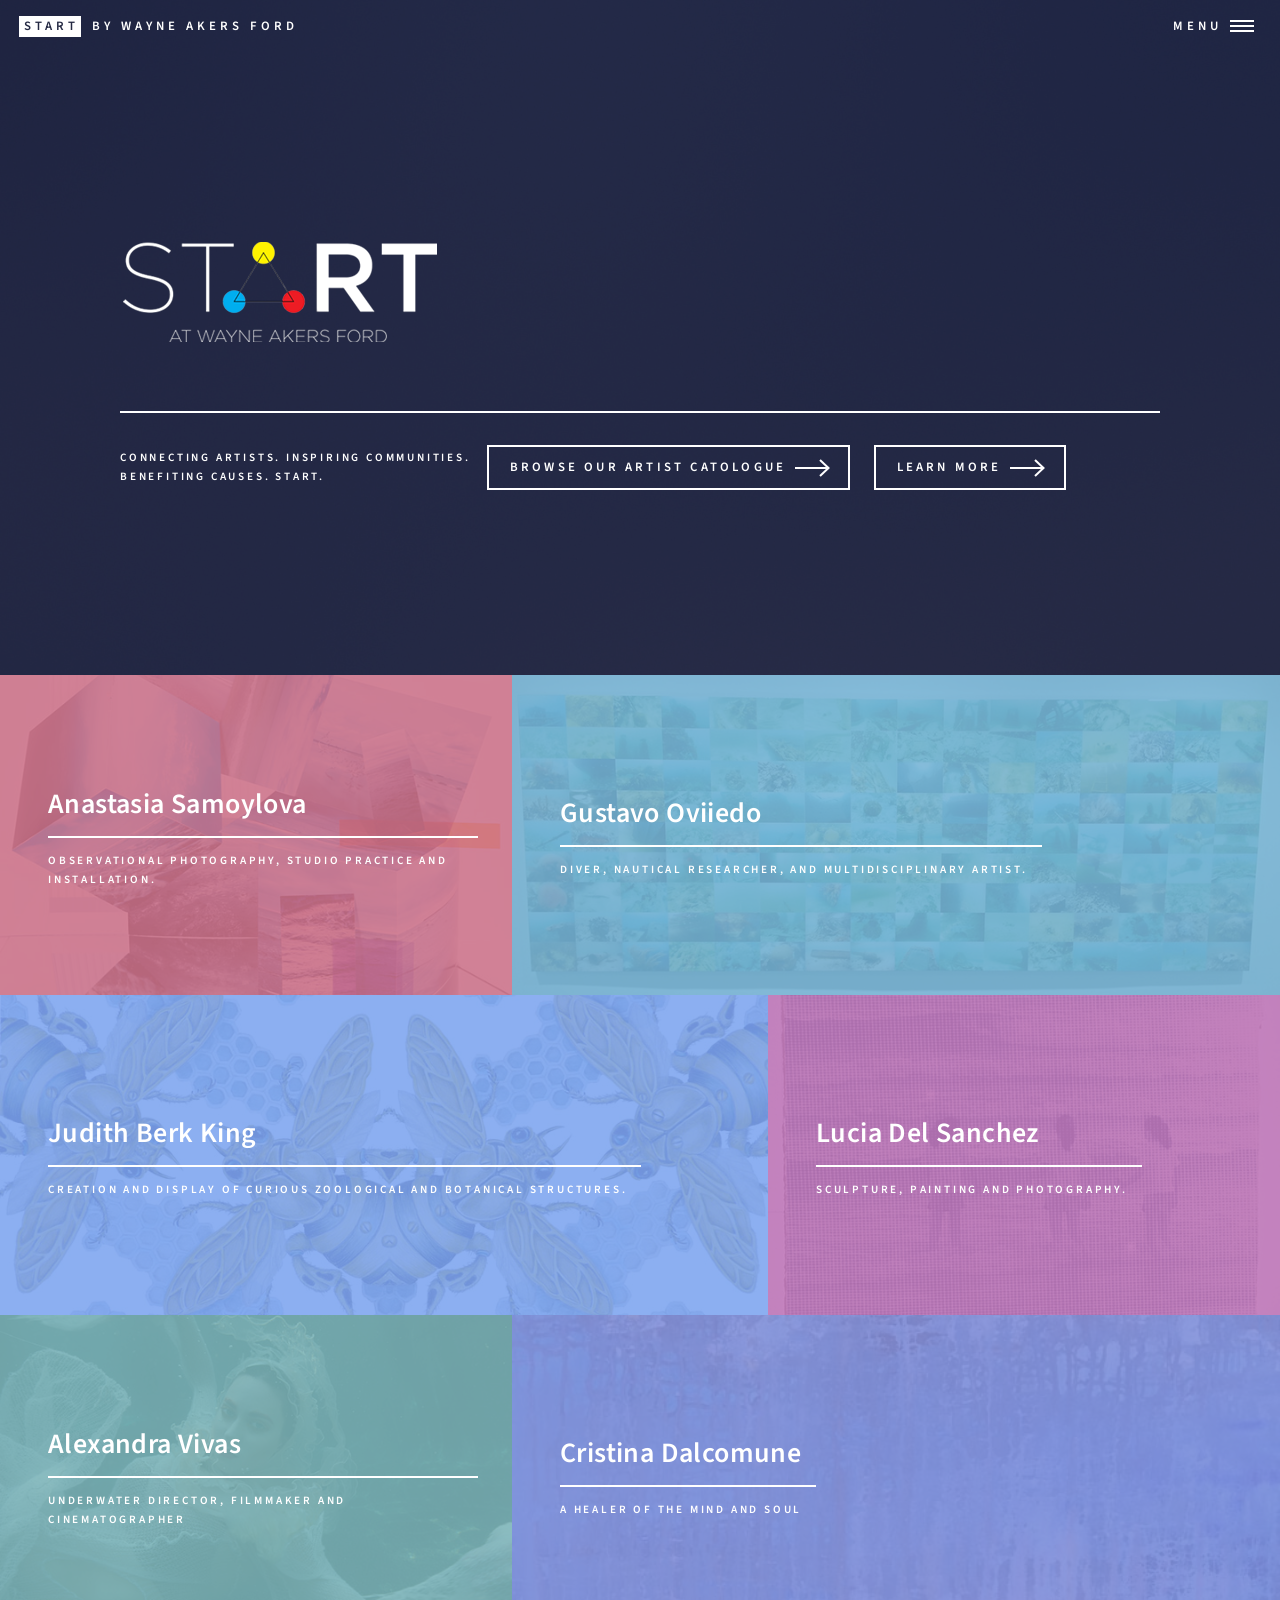
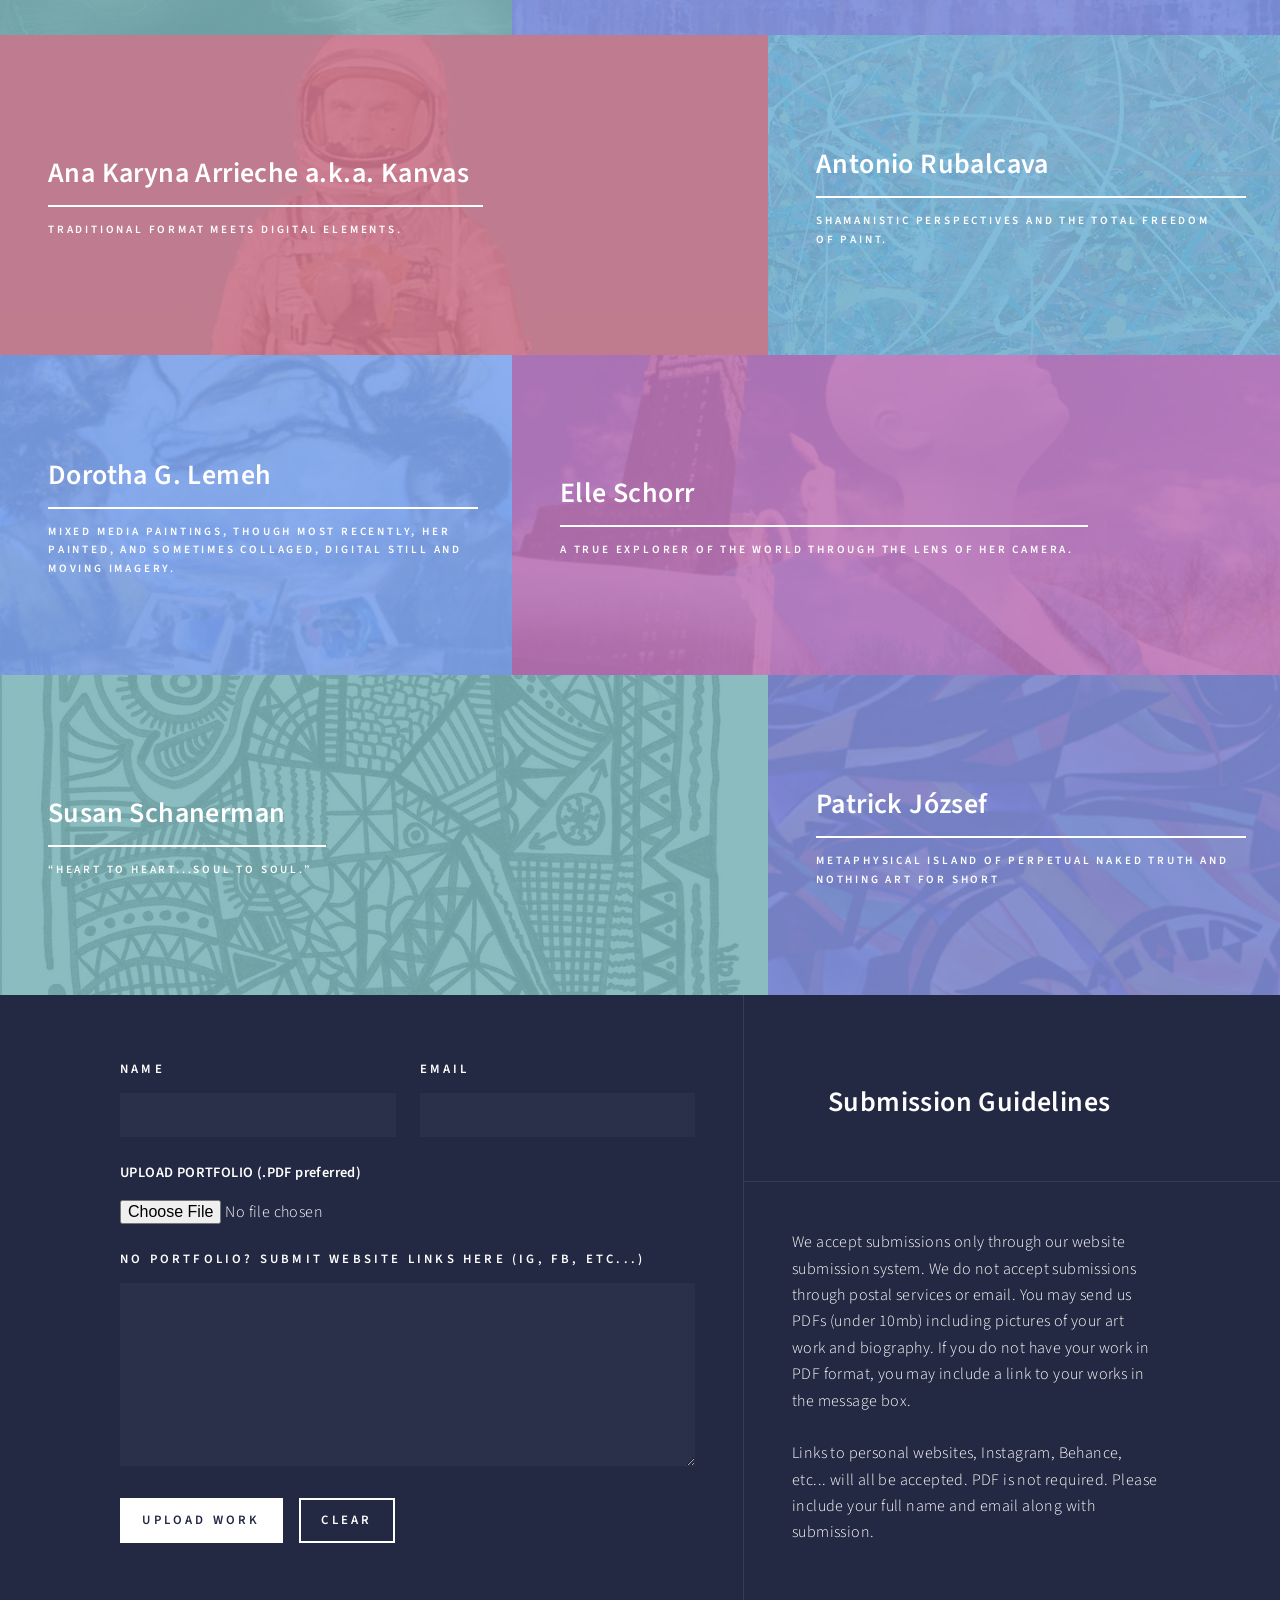
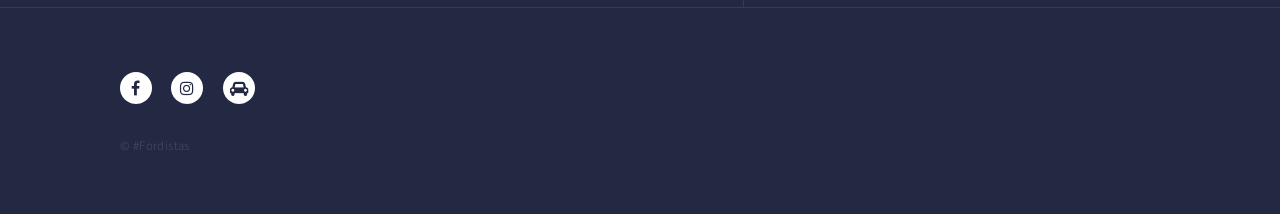
==== commit 6a8ee8b8: "fixed mobile button issue" ====
--- a/index.html
+++ b/index.html
@@ -50,6 +50,8 @@
 								BENEFITING CAUSES. START.</p>
 								<ul class="actions">
 									<li><a href="#one" class="button next scrolly">Browse Our Artist Catologue</a></li>
+								</ul>
+								<ul class="actions">
 									<li><a href="https://youtu.be/IEASacYDq0o" target="_blank" class="button next scrolly">Learn More</a></li>
 								</ul>
 							</div>
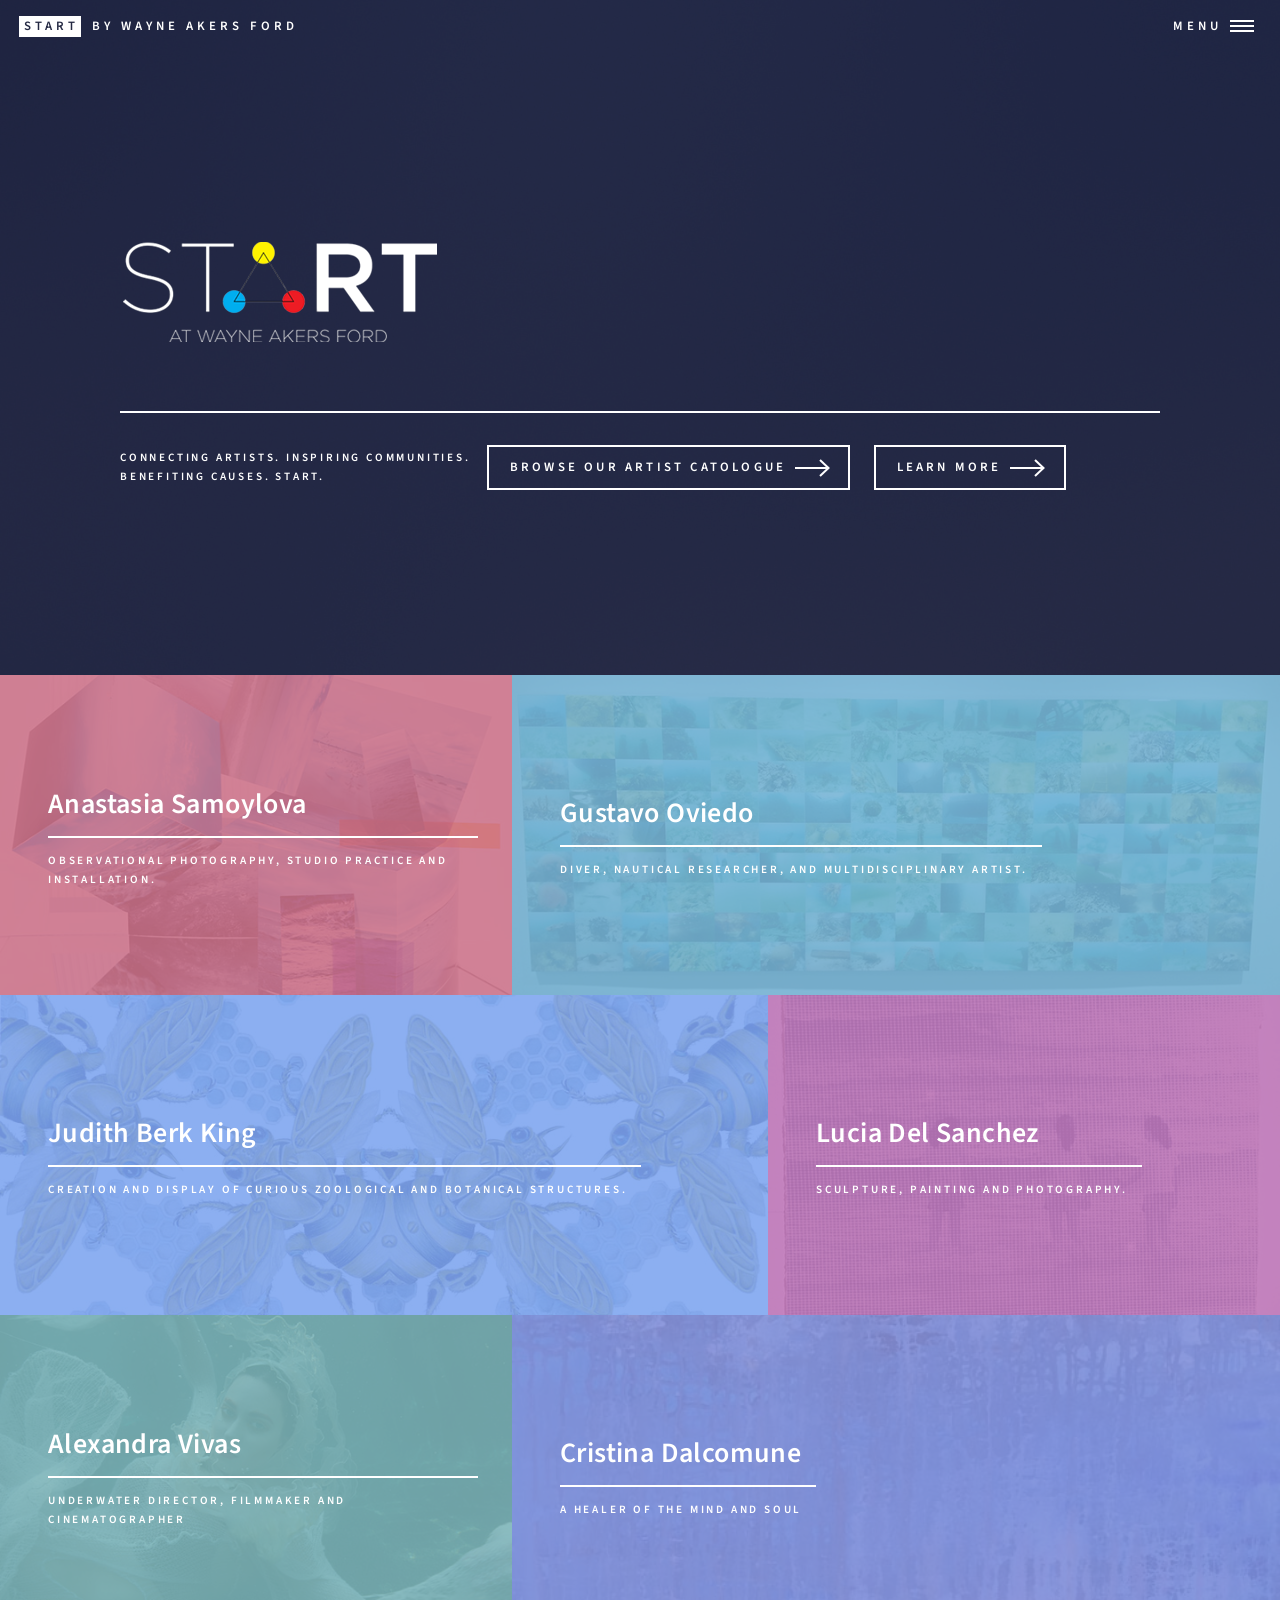
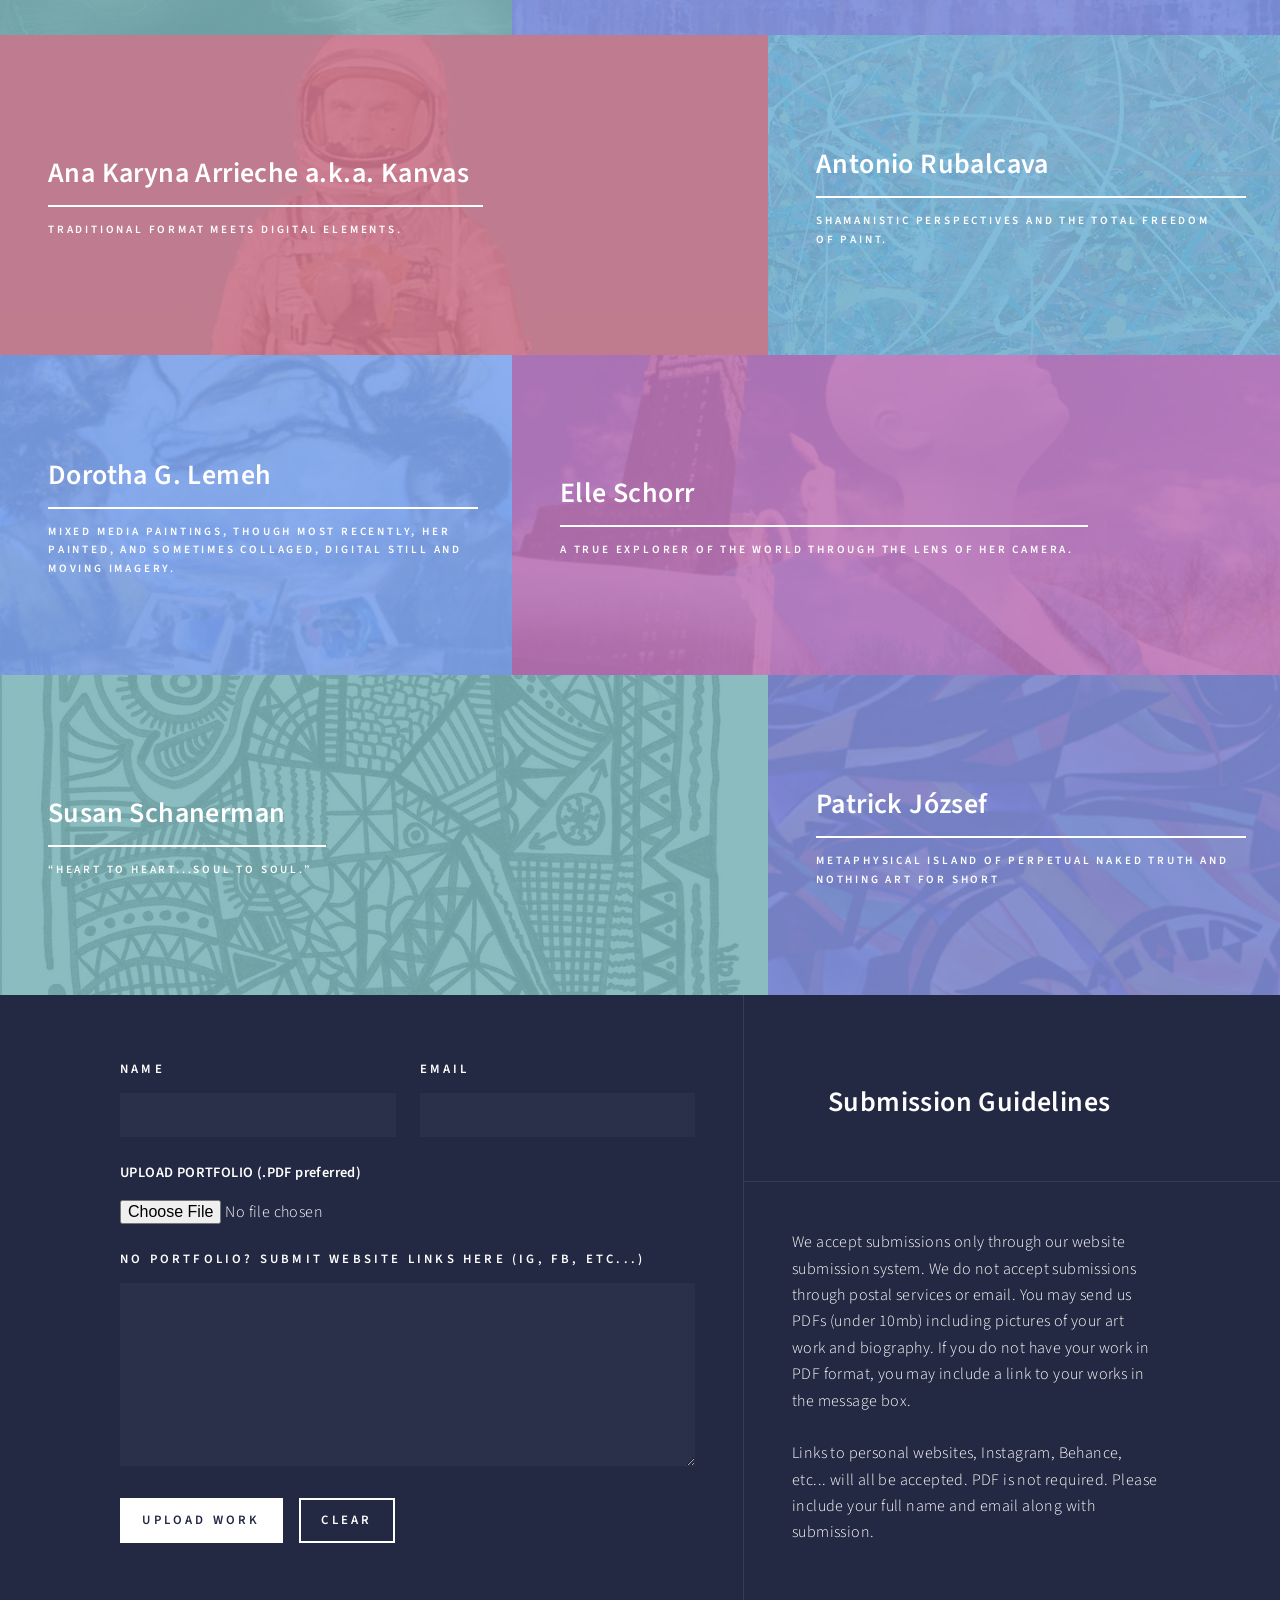
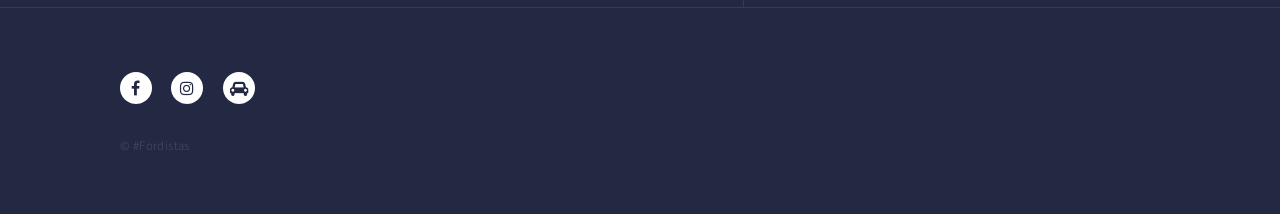
==== commit c571299b: "fixed spelling error" ====
--- a/index.html
+++ b/index.html
@@ -30,7 +30,7 @@
 						<ul class="links">
 							<li><a href="index.html">Home</a></li>
 							<li><a href="#footer" class="scrolly">Submit Your Work</a></li>
-							<li><a href="#two" class="scrolly">#Fordistas Gallery</a></li>
+							<li><a href="pages/FordistasGallery.html" class="scrolly">#Fordistas Gallery</a></li>
 <!-- 							<li><a href="elements.html">Elements</a></li>
 						</ul>
 						<ul class="actions stacked">
@@ -82,7 +82,7 @@
 										<img src="images/pic02_nov.jpg" alt="" />
 									</span>
 									<header class="major">
-										<h3><a href="pages/GustavoOviiedo.html" class="link">Gustavo Oviiedo</a></h3>
+										<h3><a href="pages/GustavoOviiedo.html" class="link">Gustavo Oviedo</a></h3>
 										<p>Diver, nautical researcher, and multidisciplinary artist.</p>
 									</header>
 								</article>
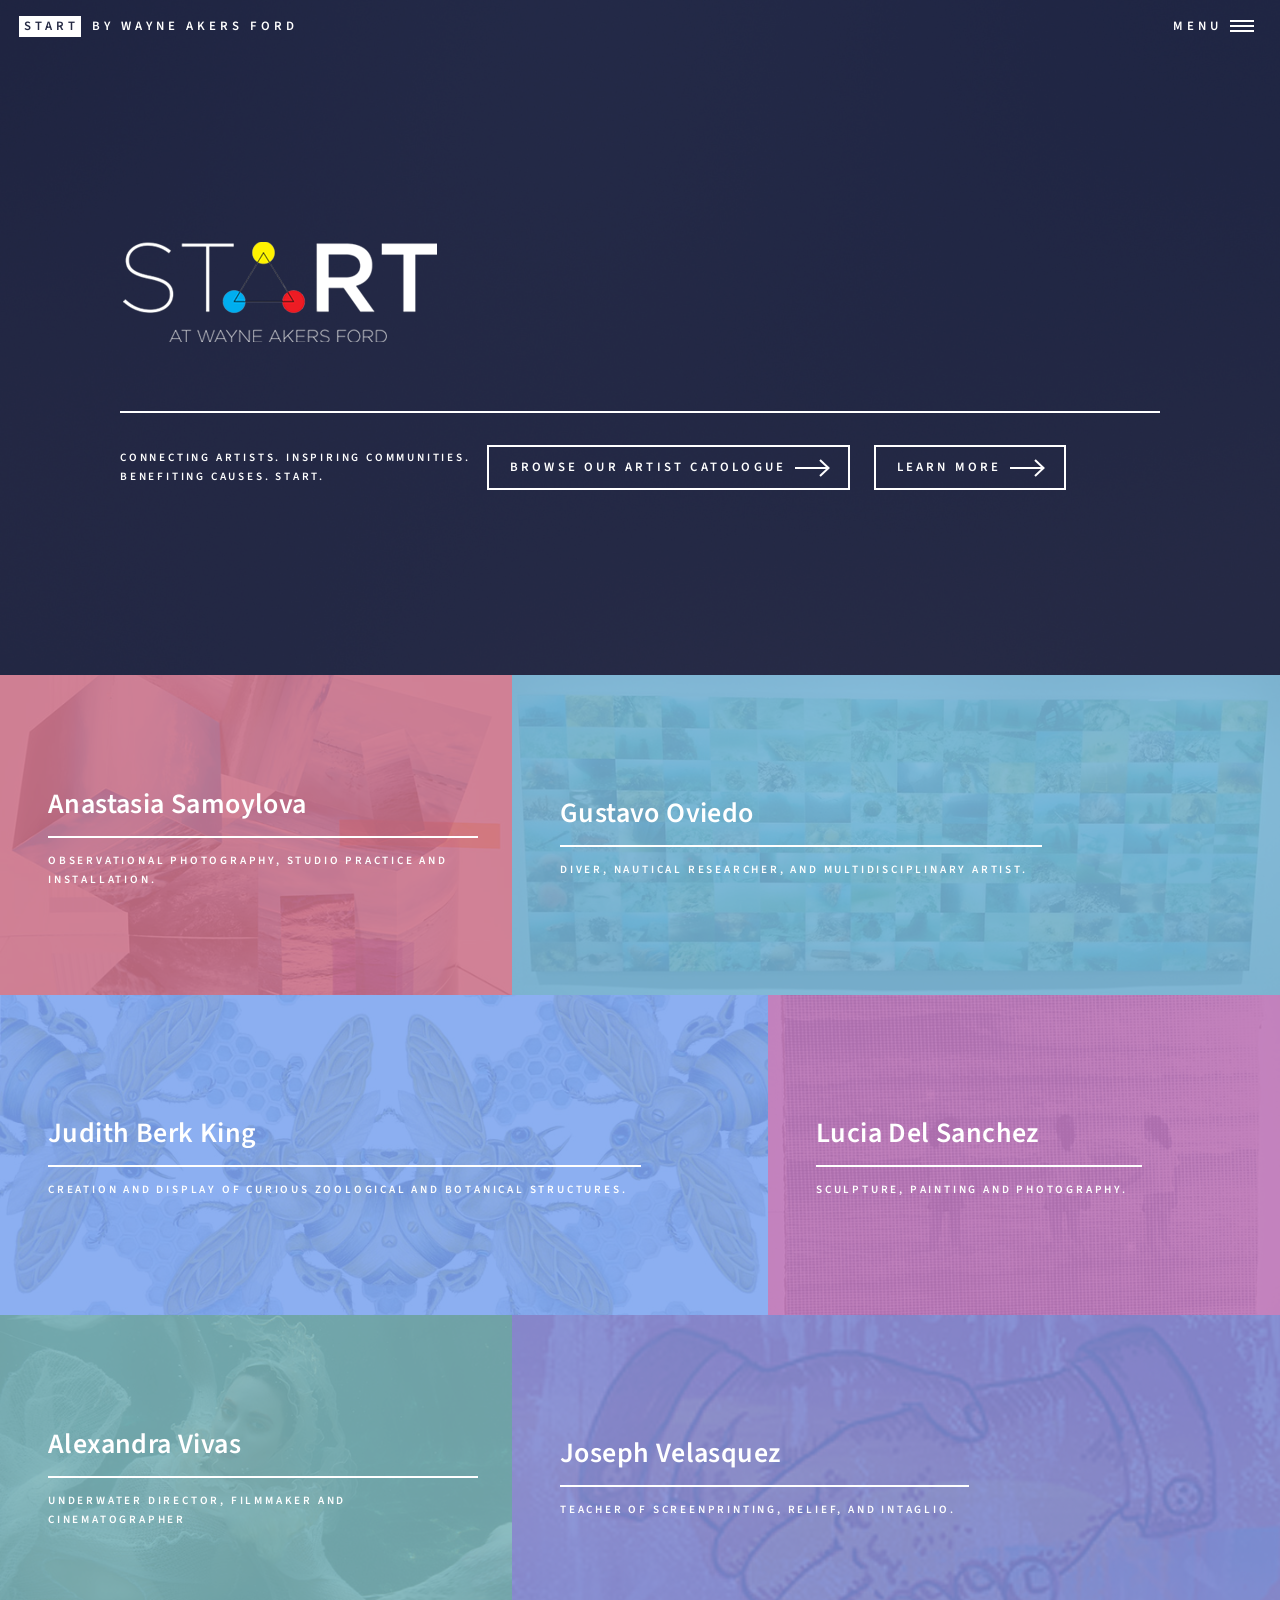
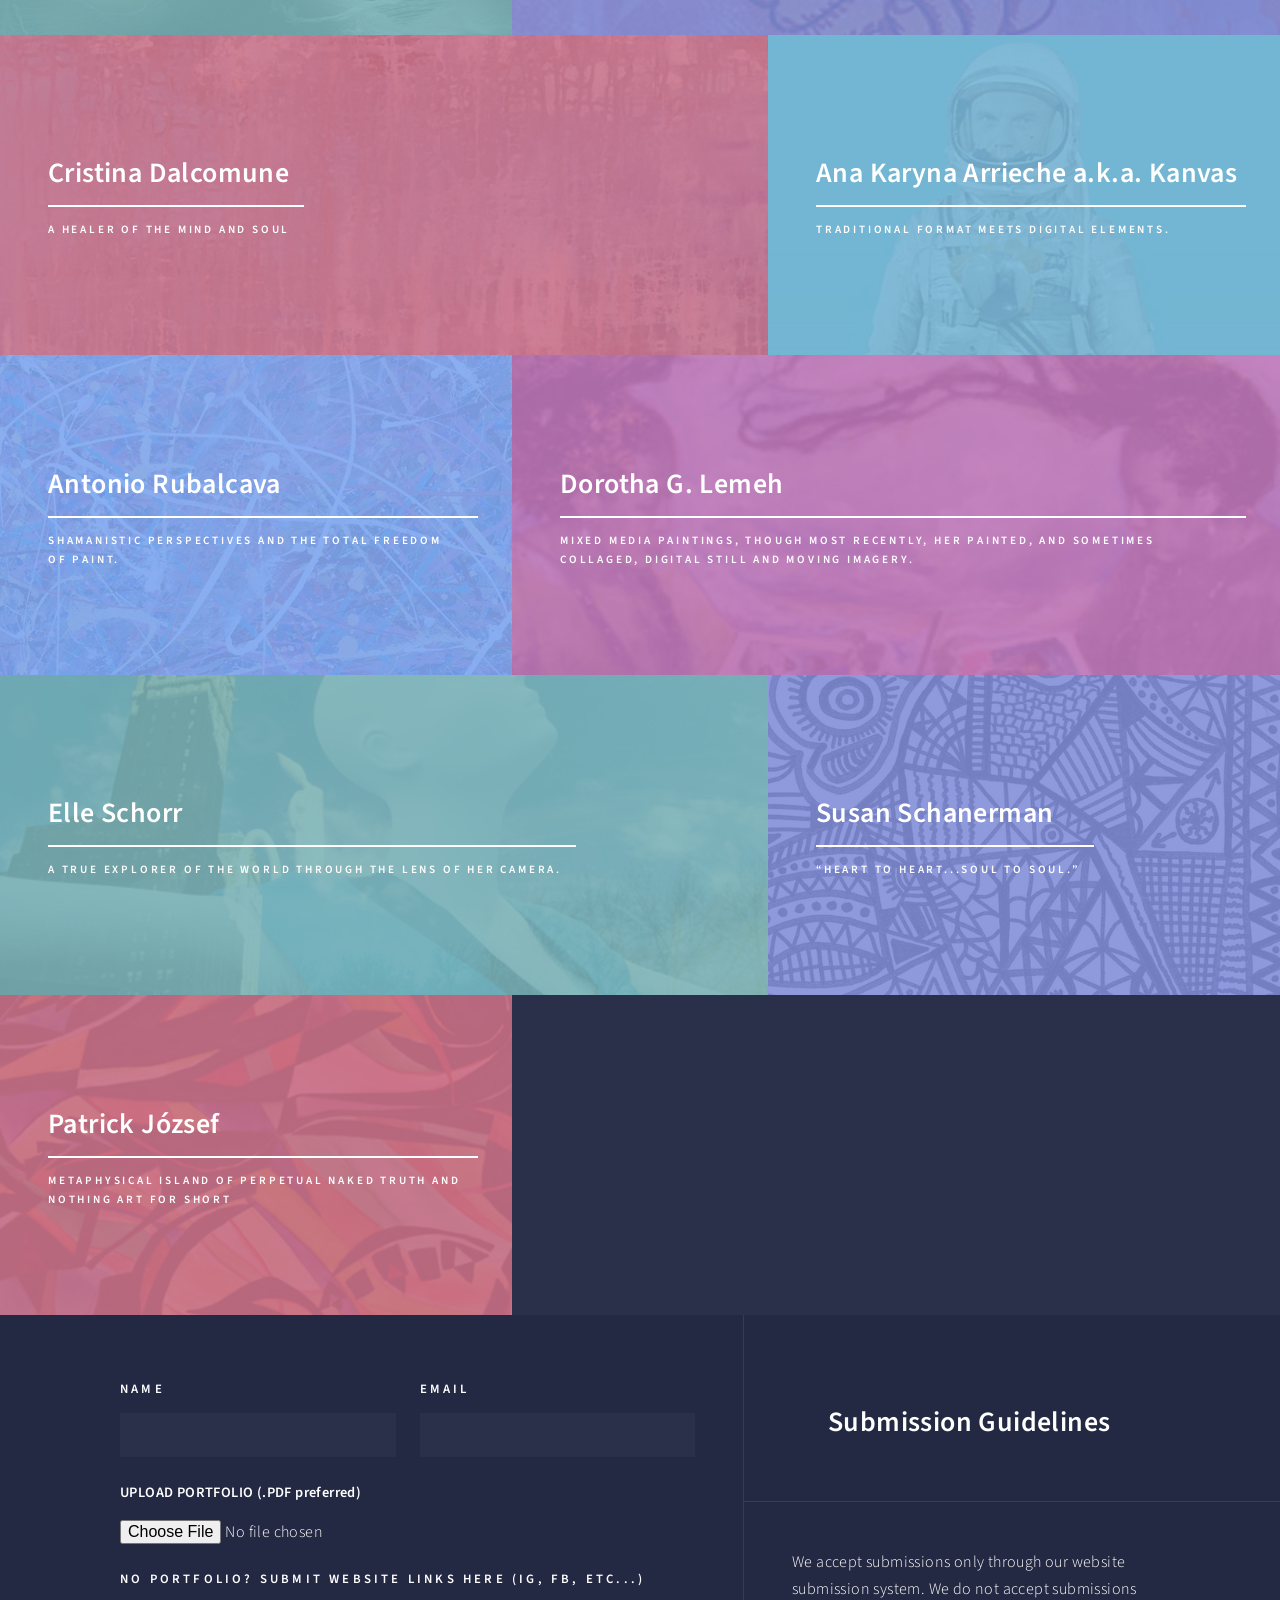
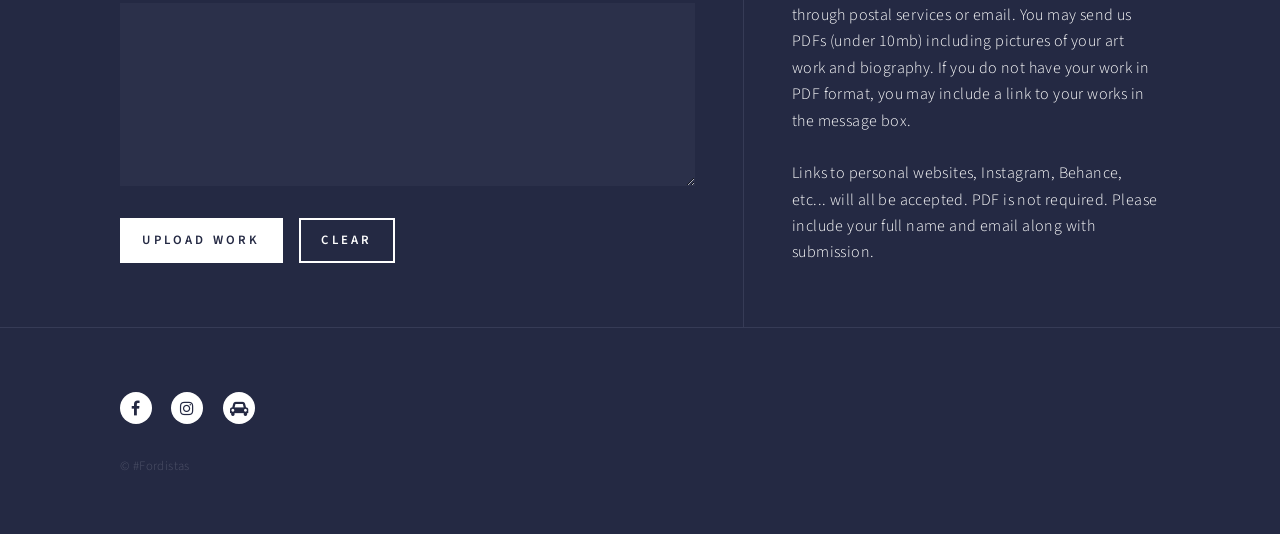
==== commit c6f589f1: "added josephVelasquz section" ====
--- a/index.html
+++ b/index.html
@@ -6,6 +6,19 @@
 -->
 <html>
 	<head>
+
+		<!-- GOOGLE ANALYTICS-->
+		<script async src="https://www.googletagmanager.com/gtag/js?id=UA-152025352-1"></script>
+		<script>
+		window.dataLayer = window.dataLayer || [];
+		function gtag(){dataLayer.push(arguments);}
+		gtag('js', new Date());
+
+		gtag('config', 'UA-152025352-1');
+		</script>
+		<!-- Global site tag (gtag.js) - Google Analytics -->
+
+
 		<title>StArt</title>
 		<meta charset="utf-8" />
 		<meta name="viewport" content="width=device-width, initial-scale=1, user-scalable=no" />
@@ -113,6 +126,15 @@
 										<p>Underwater Director, filmmaker and cinematographer</p>
 									</header>
 								</article>								
+								<article>
+									<span class="image">
+										<img src="images/pic06_nov.jpg" alt="" />
+									</span>
+									<header class="major">
+										<h3><a href="pages/JosephVelasquez.html" class="link">Joseph Velasquez</a></h3>
+										<p>Teacher of  Screenprinting, Relief, and Intaglio.</p>
+									</header>
+								</article>								
 
 
 							<!-- OLDER START ARTISTS SECTION -->
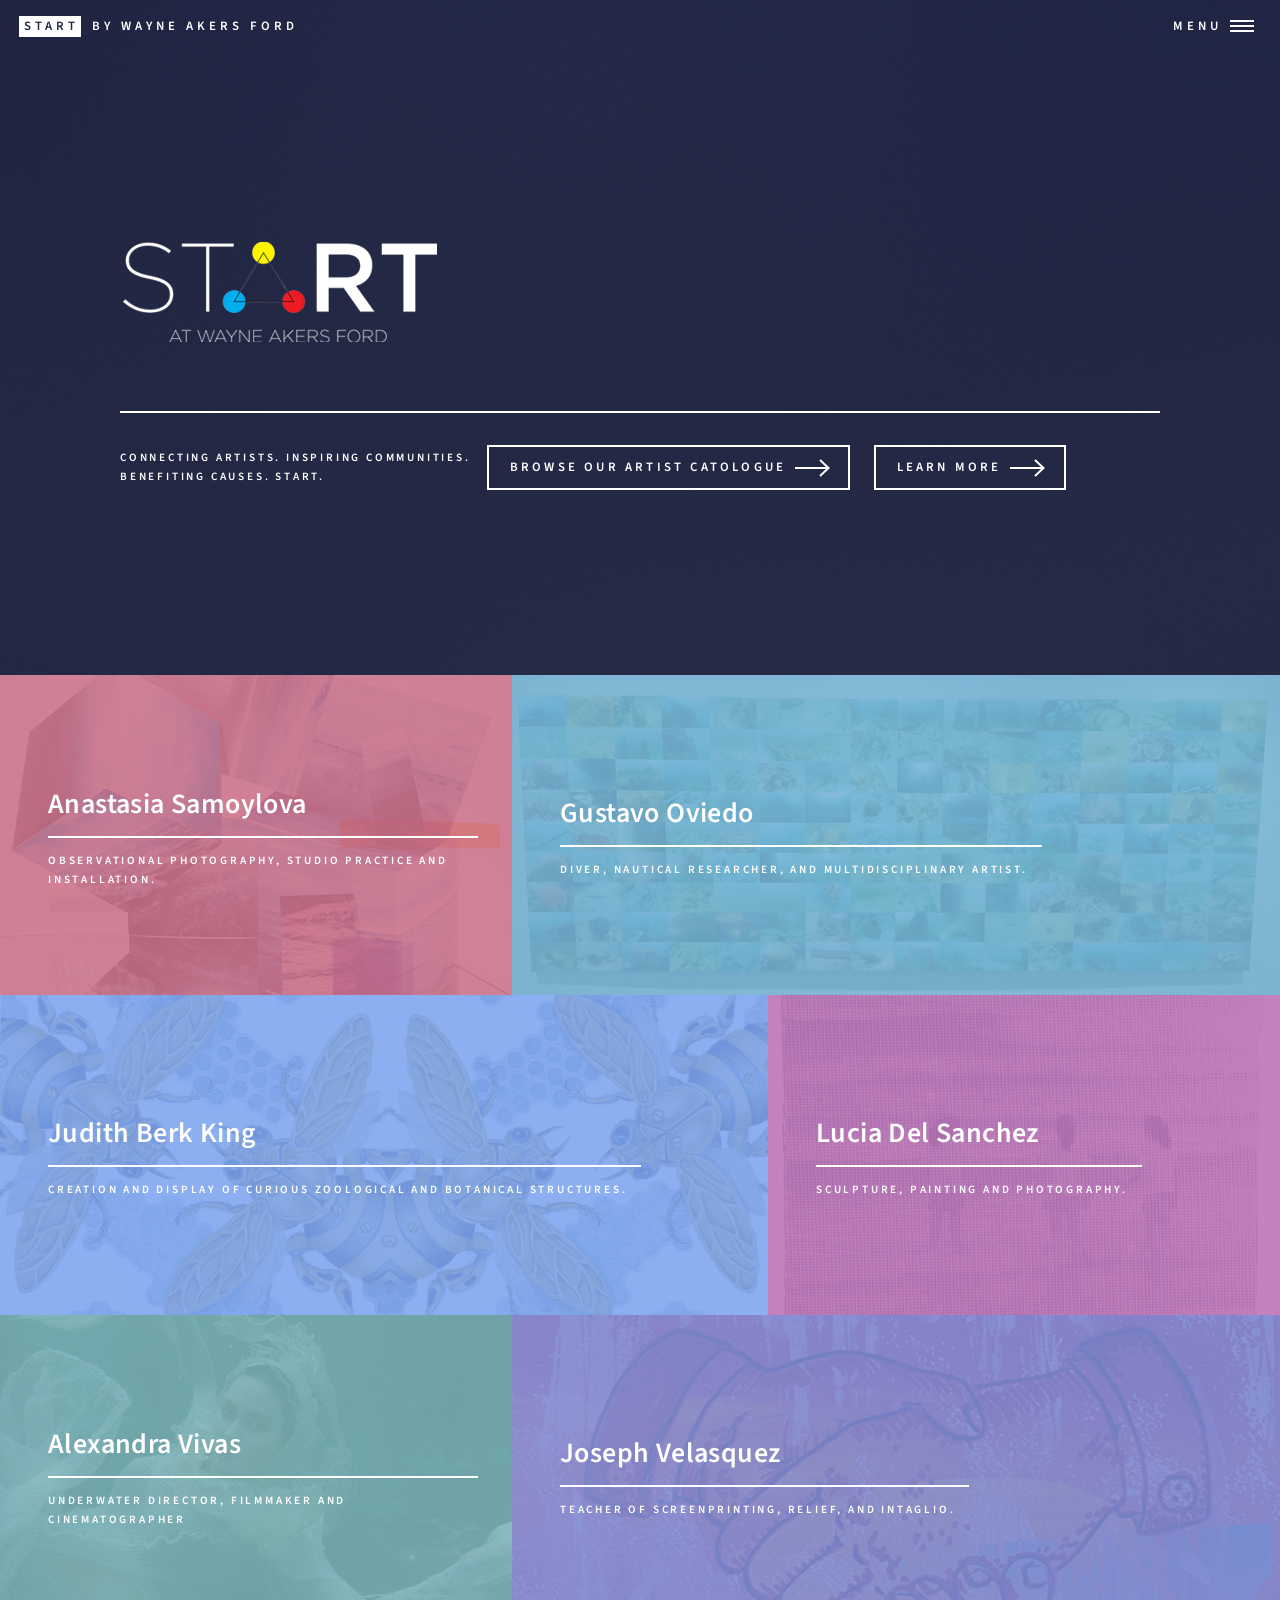
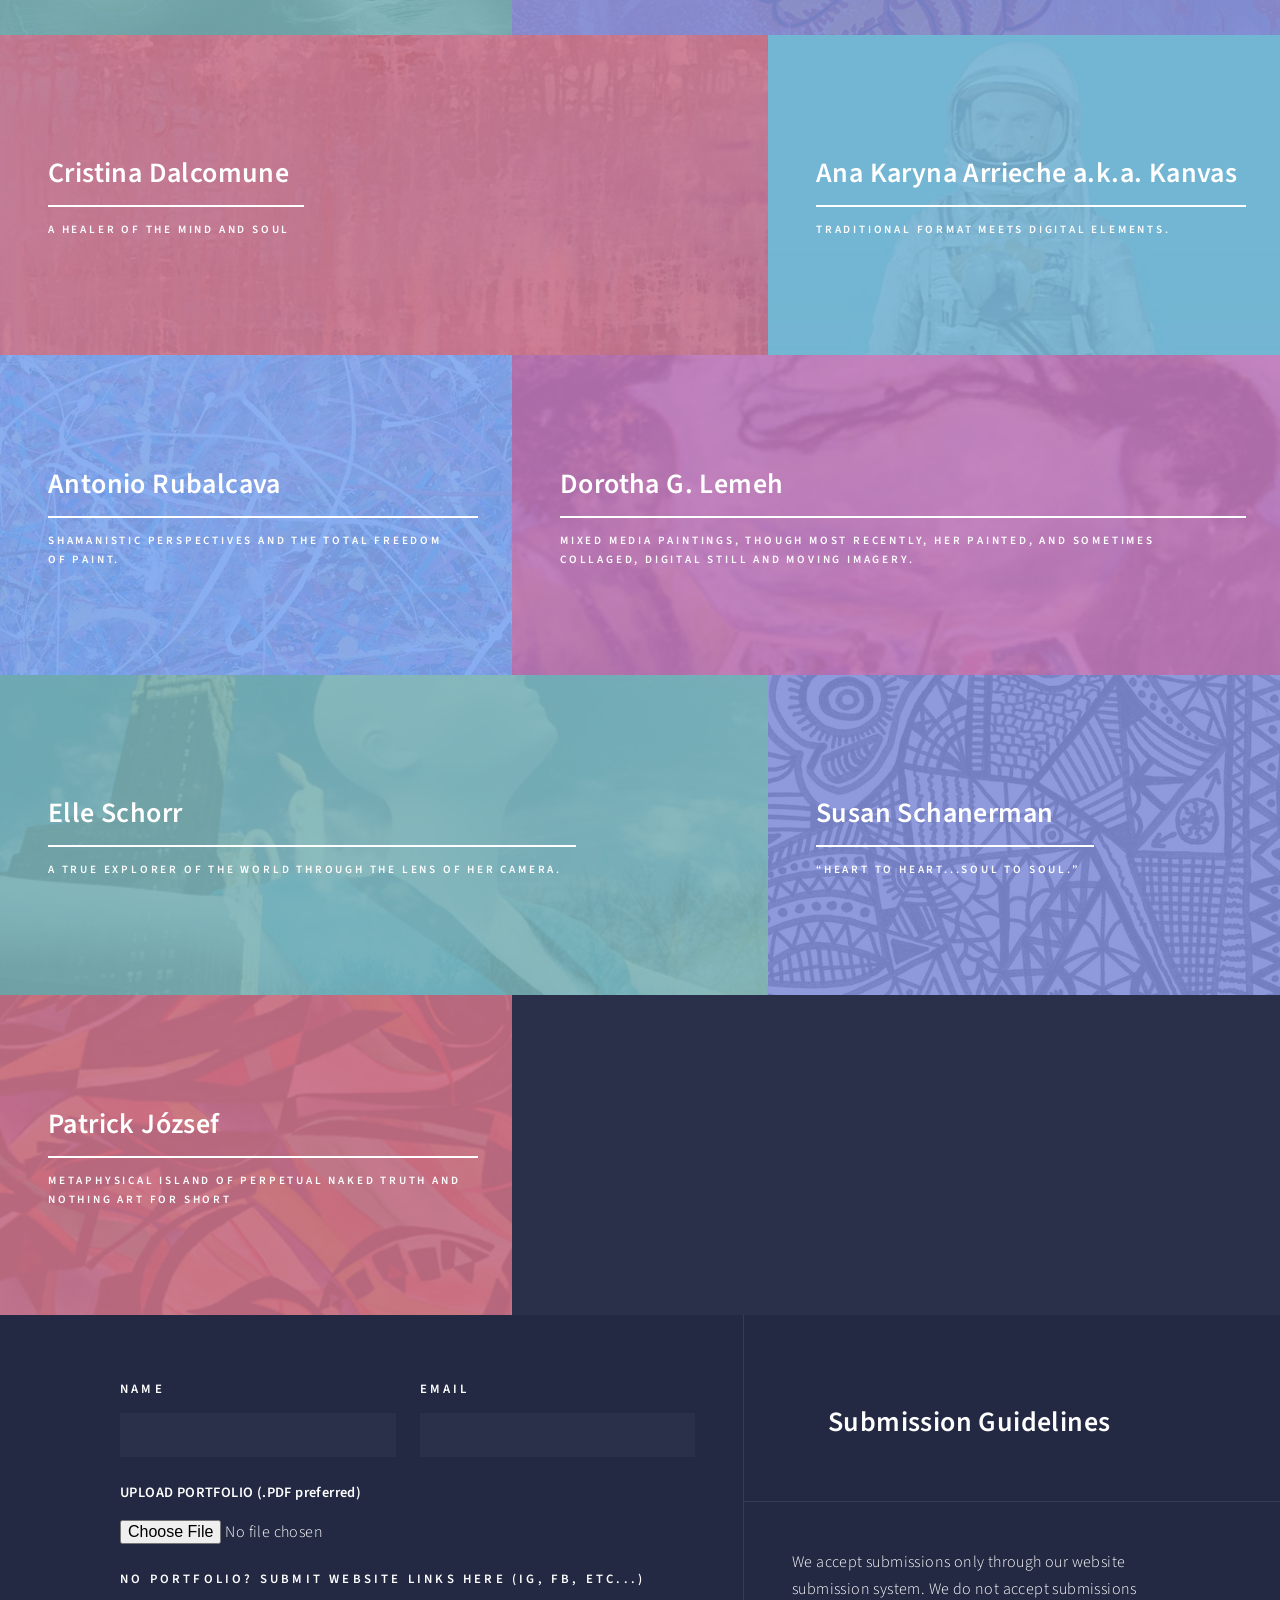
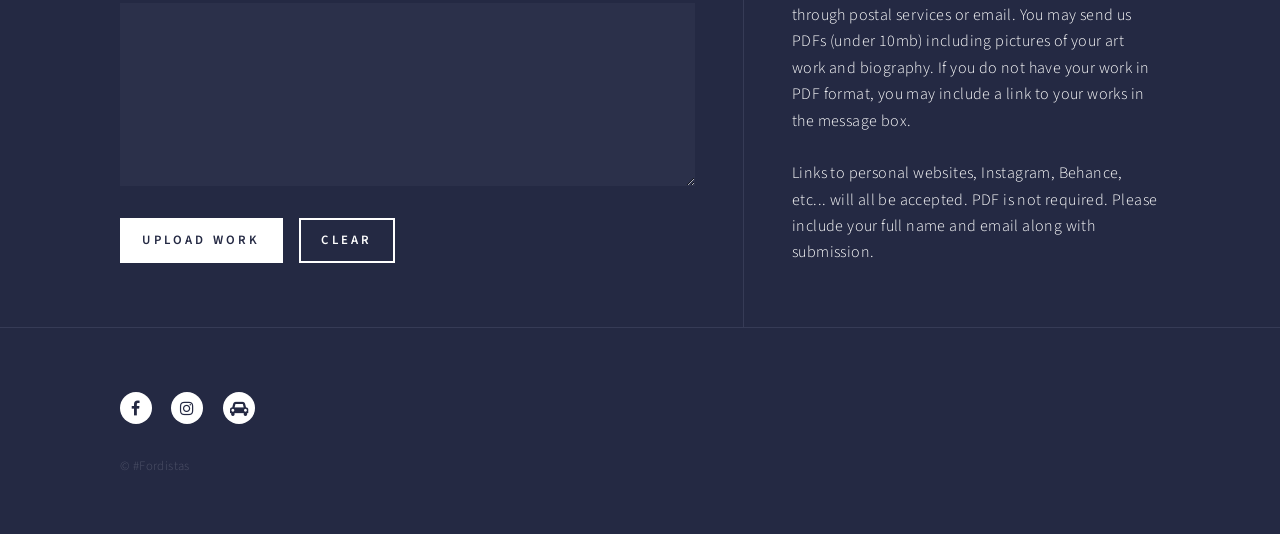
==== commit fd83d2e6: "added favicon" ====
--- a/index.html
+++ b/index.html
@@ -7,6 +7,7 @@
 <html>
 	<head>
 
+
 		<!-- GOOGLE ANALYTICS-->
 		<script async src="https://www.googletagmanager.com/gtag/js?id=UA-152025352-1"></script>
 		<script>
@@ -23,6 +24,8 @@
 		<meta charset="utf-8" />
 		<meta name="viewport" content="width=device-width, initial-scale=1, user-scalable=no" />
 		<link rel="stylesheet" href="assets/css/main.css" />
+		<link rel="shortcut icon" type="image/png" href="https://i.ibb.co/G7FQJzr/favicon-64.png"/>
+		<link rel="shortcut icon" type="image/png" href="https://i.ibb.co/G7FQJzr/favicon-64.png"/>
 		<noscript><link rel="stylesheet" href="assets/css/noscript.css" /></noscript>
 	</head>
 	<body class="is-preload">
